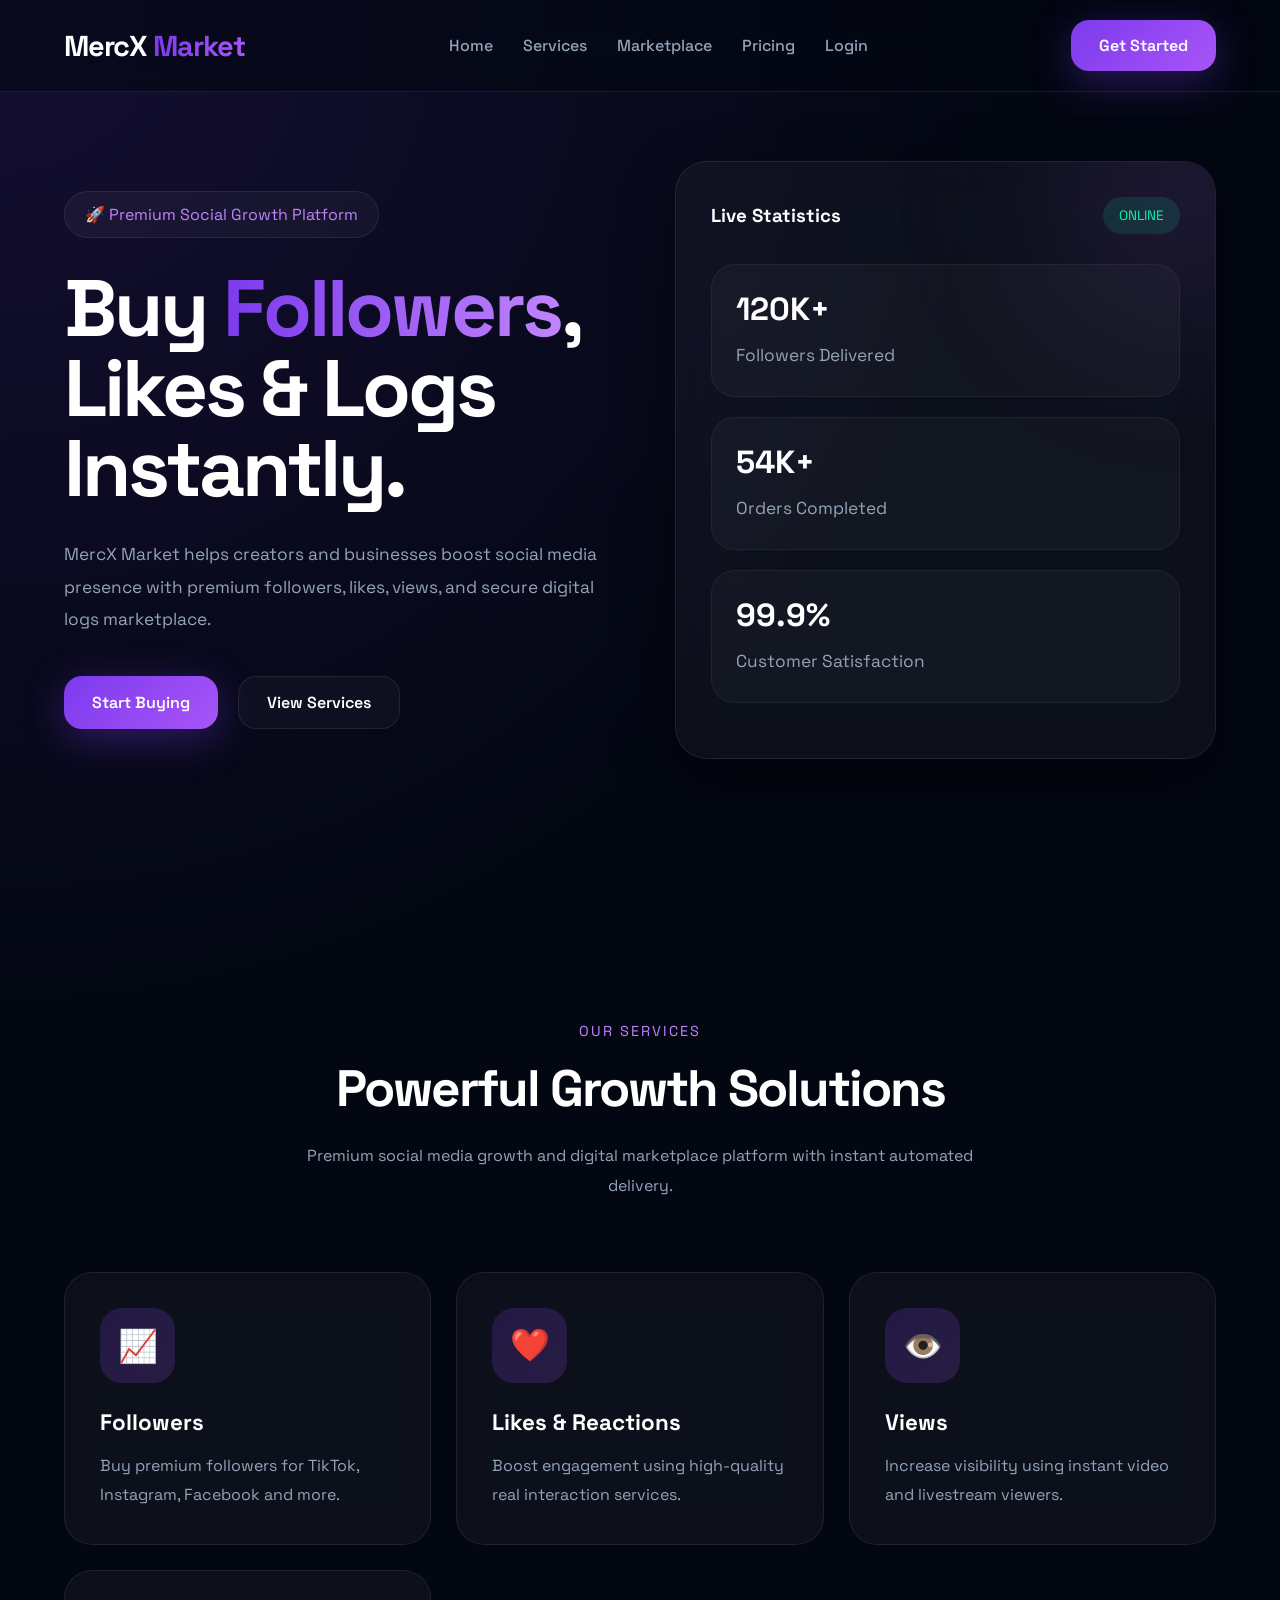
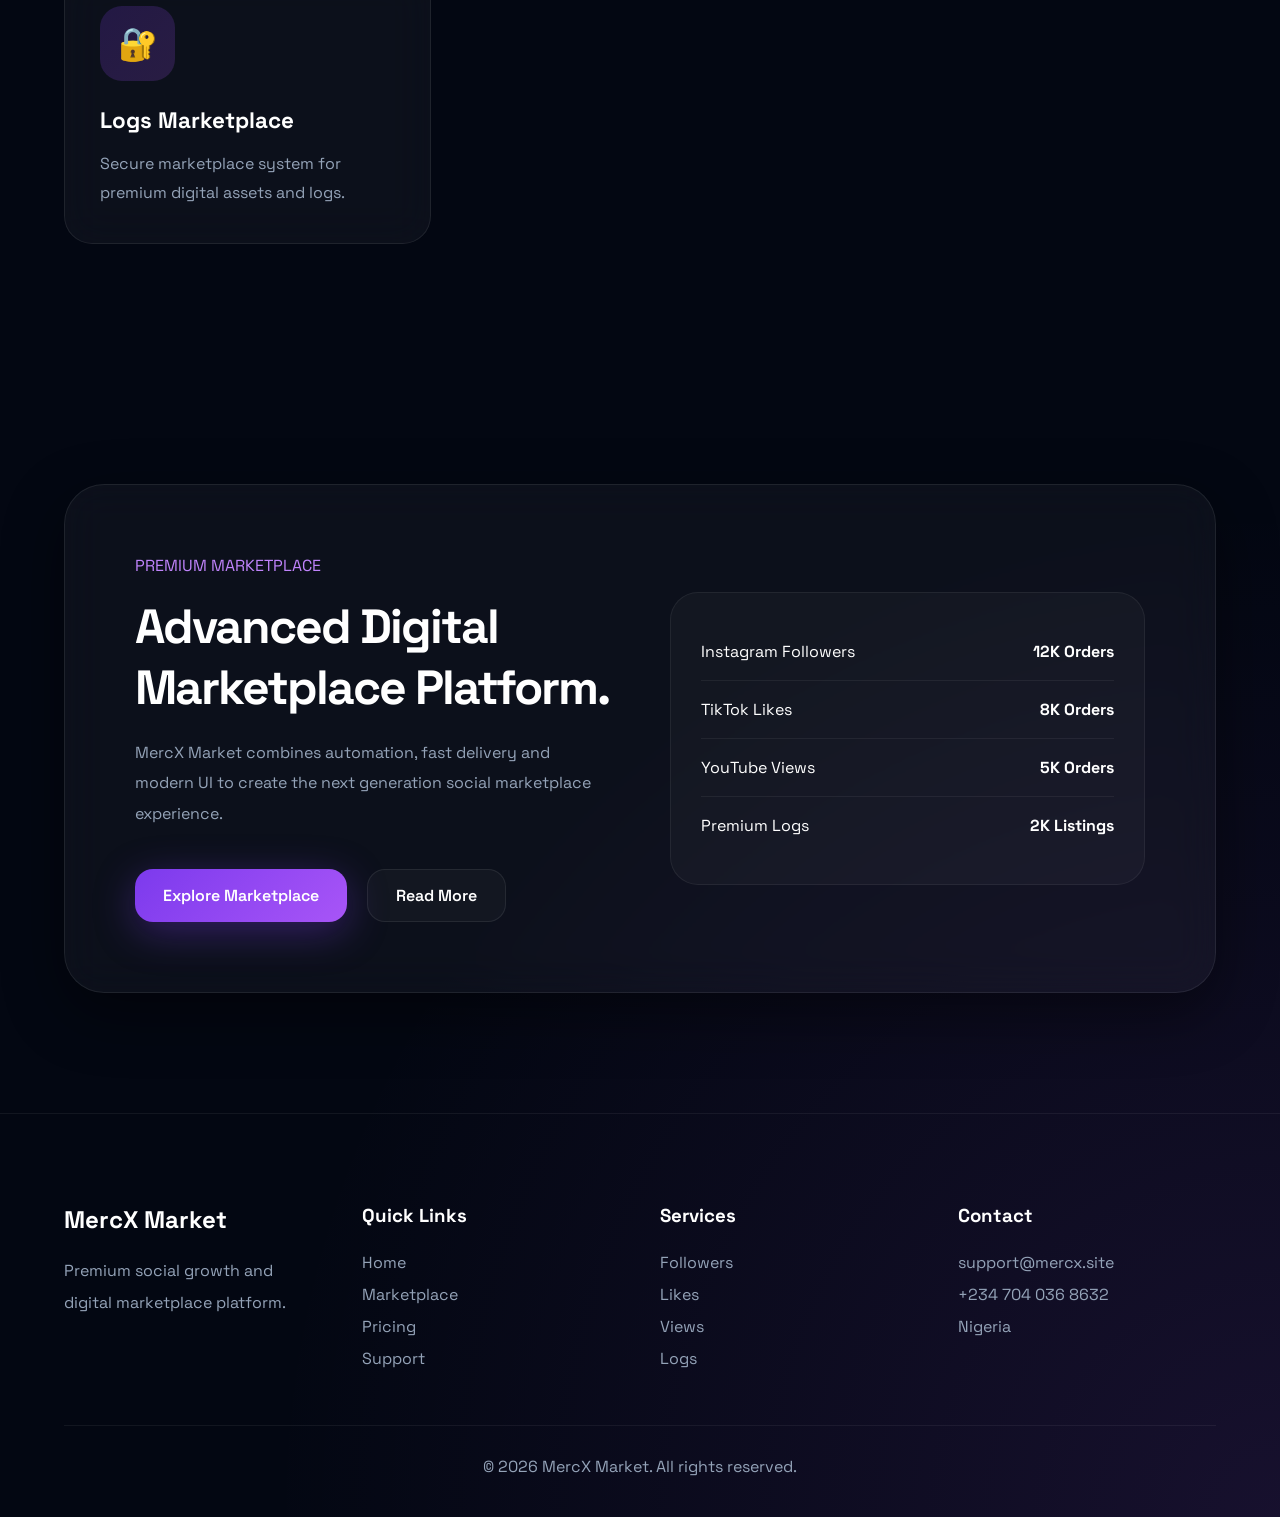
==== index.html @ d8c03f47 "Update index.html" ====
<!DOCTYPE html>
<html lang="en">
<head>

<meta charset="UTF-8" />

<meta name="viewport" content="width=device-width, initial-scale=1.0" />

<title>MercX Market</title>

<link rel="preconnect" href="https://fonts.googleapis.com">

<link rel="preconnect" href="https://fonts.gstatic.com" crossorigin>

<link href="https://fonts.googleapis.com/css2?family=Space+Grotesk:wght@300;400;500;600;700&display=swap" rel="stylesheet">

<style>

*{
margin:0;
padding:0;
box-sizing:border-box;
}

:root{

--bg:#030712;
--bg2:#0F172A;

--card:rgba(255,255,255,0.04);

--border:rgba(255,255,255,0.08);

--primary:#7C3AED;

--primary2:#A855F7;

--text:#FFFFFF;

--muted:#94A3B8;

--shadow:
0 20px 60px rgba(0,0,0,0.45);

}

body{

font-family:'Space Grotesk',sans-serif;

background:
radial-gradient(
circle at top left,
rgba(124,58,237,0.15),
transparent 30%
),

radial-gradient(
circle at bottom right,
rgba(168,85,247,0.12),
transparent 30%
),

var(--bg);

color:var(--text);

overflow-x:hidden;

}

/* LOADER */

.loader{

position:fixed;
inset:0;

background:#030712;

display:flex;
align-items:center;
justify-content:center;

z-index:9999;

transition:.5s;

}

.loader.hidden{

opacity:0;
pointer-events:none;

}

.spinner{

width:90px;
height:90px;

border-radius:50%;

border:5px solid rgba(255,255,255,0.08);

border-top:5px solid #A855F7;

animation:spin 1s linear infinite;

}

@keyframes spin{

100%{
transform:rotate(360deg);
}

}

/* GLOBAL */

.container{

width:90%;
max-width:1300px;
margin:auto;

}

html{
scroll-behavior:smooth;
}

/* NAVBAR */

nav{

position:fixed;
top:0;
width:100%;
z-index:999;

background:rgba(3,7,18,0.6);

backdrop-filter:blur(20px);

border-bottom:
1px solid var(--border);

}

.nav-wrapper{

display:flex;
justify-content:space-between;
align-items:center;

padding:20px 0;

}

.logo{

font-size:1.8rem;
font-weight:700;

letter-spacing:-1px;

}

.logo span{

background:linear-gradient(
to right,
#7C3AED,
#A855F7
);

-webkit-background-clip:text;

-webkit-text-fill-color:transparent;

}

.nav-links{

display:flex;
gap:30px;
list-style:none;

}

.nav-links a{

text-decoration:none;
color:var(--muted);

font-weight:500;

transition:.3s;

}

.nav-links a:hover{

color:white;

}

/* BUTTONS */

.primary-btn,
.secondary-btn,
.nav-btn{

padding:15px 28px;

border-radius:18px;

text-decoration:none;

font-weight:600;

display:inline-flex;

align-items:center;

justify-content:center;

transition:.3s;

}

.primary-btn,
.nav-btn{

background:linear-gradient(
135deg,
#7C3AED,
#A855F7
);

color:white;

box-shadow:
0 10px 40px rgba(124,58,237,0.35);

}

.primary-btn:hover,
.nav-btn:hover{

transform:translateY(-5px);

}

.secondary-btn{

background:rgba(255,255,255,0.03);

border:1px solid rgba(255,255,255,0.08);

color:white;

}

/* HERO */

.hero{

min-height:100vh;

display:flex;
align-items:center;

padding-top:140px;

}

.hero-grid{

display:grid;

grid-template-columns:
repeat(2,1fr);

gap:70px;
align-items:center;

}

.hero-tag{

display:inline-flex;

align-items:center;

gap:10px;

padding:12px 20px;

border-radius:999px;

background:rgba(255,255,255,0.04);

border:1px solid rgba(255,255,255,0.08);

color:#C084FC;

margin-bottom:30px;

}

.hero h1{

font-size:5rem;

line-height:1;

letter-spacing:-3px;

margin-bottom:30px;

}

.hero h1 span{

background:linear-gradient(
to right,
#7C3AED,
#C084FC
);

-webkit-background-clip:text;

-webkit-text-fill-color:transparent;

}

.hero p{

font-size:1.08rem;

line-height:1.9;

color:var(--muted);

max-width:650px;

}

.hero-buttons{

display:flex;

gap:20px;

margin-top:40px;

flex-wrap:wrap;

}

/* GLASS CARD */

.hero-card{

background:var(--card);

border:
1px solid rgba(255,255,255,0.08);

backdrop-filter:blur(24px);

padding:35px;

border-radius:32px;

box-shadow:var(--shadow);

position:relative;

overflow:hidden;

}

.hero-card::before{

content:'';

position:absolute;

width:250px;
height:250px;

background:
rgba(168,85,247,0.15);

border-radius:50%;

filter:blur(90px);

top:-100px;
right:-100px;

}

.card-header{

display:flex;

justify-content:space-between;

align-items:center;

margin-bottom:30px;

}

.live{

padding:10px 16px;

border-radius:999px;

background:
rgba(0,255,170,0.12);

color:#00FFA3;

font-size:.85rem;

}

.stat{

background:
rgba(255,255,255,0.03);

padding:24px;

border-radius:24px;

margin-bottom:20px;

border:
1px solid rgba(255,255,255,0.05);

}

.stat h2{

font-size:2rem;

margin-bottom:10px;

}

.stat p{

color:var(--muted);

}

/* SECTION */

section{

padding:120px 0;

}

.section-title{

text-align:center;

margin-bottom:70px;

}

.section-title span{

color:#C084FC;

text-transform:uppercase;

letter-spacing:2px;

font-size:.9rem;

}

.section-title h2{

font-size:3.2rem;

letter-spacing:-2px;

margin-top:15px;

}

.section-title p{

max-width:700px;

margin:20px auto 0;

color:var(--muted);

line-height:1.9;

}

/* SERVICES */

.services-grid{

display:grid;

grid-template-columns:
repeat(auto-fit,minmax(280px,1fr));

gap:25px;

}

.service-card{

background:var(--card);

border:
1px solid rgba(255,255,255,0.08);

backdrop-filter:blur(20px);

padding:35px;

border-radius:28px;

transition:.4s;

position:relative;

overflow:hidden;

}

.service-card:hover{

transform:translateY(-10px);

border-color:
rgba(168,85,247,0.4);

}

.service-icon{

width:75px;
height:75px;

border-radius:22px;

background:
linear-gradient(
135deg,
rgba(124,58,237,0.2),
rgba(168,85,247,0.18)
);

display:flex;

align-items:center;

justify-content:center;

font-size:2rem;

margin-bottom:25px;

}

.service-card h3{

font-size:1.4rem;

margin-bottom:15px;

}

.service-card p{

color:var(--muted);

line-height:1.8;

}

/* MARKETPLACE */

.marketplace{

background:var(--card);

border:
1px solid rgba(255,255,255,0.08);

backdrop-filter:blur(20px);

padding:70px;

border-radius:40px;

display:grid;

grid-template-columns:
repeat(2,1fr);

gap:60px;

align-items:center;

box-shadow:var(--shadow);

}

.marketplace h2{

font-size:3rem;

letter-spacing:-2px;

margin:20px 0;

}

.marketplace p{

color:var(--muted);

line-height:1.9;

}

.market-box{

background:
rgba(255,255,255,0.03);

padding:30px;

border-radius:28px;

border:
1px solid rgba(255,255,255,0.06);

}

.market-item{

display:flex;

justify-content:space-between;

padding:18px 0;

border-bottom:
1px solid rgba(255,255,255,0.06);

}

/* FOOTER */

footer{

padding:90px 0 40px;

border-top:
1px solid rgba(255,255,255,0.06);

}

.footer-grid{

display:grid;

grid-template-columns:
repeat(auto-fit,minmax(220px,1fr));

gap:40px;

margin-bottom:50px;

}

.footer-grid p,
.footer-grid a{

color:var(--muted);

text-decoration:none;

line-height:2;

}

.footer-grid a:hover{

color:white;

}

.copyright{

text-align:center;

padding-top:30px;

border-top:
1px solid rgba(255,255,255,0.06);

color:var(--muted);

}

/* RESPONSIVE */

@media(max-width:1000px){

.hero-grid,
.marketplace{

grid-template-columns:1fr;

}

.hero h1{

font-size:3.8rem;

}

.nav-links{

display:none;

}

}

@media(max-width:768px){

.hero h1{

font-size:2.8rem;

}

.section-title h2,
.marketplace h2{

font-size:2.2rem;

}

.marketplace{

padding:35px 25px;

}

.hero-buttons{

flex-direction:column;

}

.primary-btn,
.secondary-btn,
.nav-btn{

width:100%;

}

}

</style>

</head>

<body>

<div class="loader" id="loader">
<div class="spinner"></div>
</div>

<nav>

<div class="container nav-wrapper">

<div class="logo">
MercX <span>Market</span>
</div>

<ul class="nav-links">

<li><a href="#">Home</a></li>

<li><a href="#">Services</a></li>

<li><a href="#">Marketplace</a></li>

<li><a href="#">Pricing</a></li>

<li><a href="#">Login</a></li>

</ul>

<a href="#" class="nav-btn">
Get Started
</a>

</div>

</nav>

<section class="hero">

<div class="container hero-grid">

<div>

<div class="hero-tag">
🚀 Premium Social Growth Platform
</div>

<h1>
Buy <span>Followers</span>,
Likes & Logs Instantly.
</h1>

<p>
MercX Market helps creators and businesses boost social media presence with premium followers, likes, views, and secure digital logs marketplace.
</p>

<div class="hero-buttons">

<a href="#" class="primary-btn">
Start Buying
</a>

<a href="#" class="secondary-btn">
View Services
</a>

</div>

</div>

<div class="hero-card">

<div class="card-header">

<h3>Live Statistics</h3>

<div class="live">
ONLINE
</div>

</div>

<div class="stat">

<h2>120K+</h2>

<p>Followers Delivered</p>

</div>

<div class="stat">

<h2>54K+</h2>

<p>Orders Completed</p>

</div>

<div class="stat">

<h2>99.9%</h2>

<p>Customer Satisfaction</p>

</div>

</div>

</div>

</section>

<section>

<div class="container">

<div class="section-title">

<span>Our Services</span>

<h2>Powerful Growth Solutions</h2>

<p>
Premium social media growth and digital marketplace platform with instant automated delivery.
</p>

</div>

<div class="services-grid">

<div class="service-card">

<div class="service-icon">
📈
</div>

<h3>Followers</h3>

<p>
Buy premium followers for TikTok, Instagram, Facebook and more.
</p>

</div>

<div class="service-card">

<div class="service-icon">
❤️
</div>

<h3>Likes & Reactions</h3>

<p>
Boost engagement using high-quality real interaction services.
</p>

</div>

<div class="service-card">

<div class="service-icon">
👁️
</div>

<h3>Views</h3>

<p>
Increase visibility using instant video and livestream viewers.
</p>

</div>

<div class="service-card">

<div class="service-icon">
🔐
</div>

<h3>Logs Marketplace</h3>

<p>
Secure marketplace system for premium digital assets and logs.
</p>

</div>

</div>

</div>

</section>

<section>

<div class="container">

<div class="marketplace">

<div>

<span style="color:#C084FC;">
PREMIUM MARKETPLACE
</span>

<h2>
Advanced Digital Marketplace Platform.
</h2>

<p>
MercX Market combines automation, fast delivery and modern UI to create the next generation social marketplace experience.
</p>

<div class="hero-buttons">

<a href="#" class="primary-btn">
Explore Marketplace
</a>

<a href="#" class="secondary-btn">
Read More
</a>

</div>

</div>

<div class="market-box">

<div class="market-item">
<span>Instagram Followers</span>
<strong>12K Orders</strong>
</div>

<div class="market-item">
<span>TikTok Likes</span>
<strong>8K Orders</strong>
</div>

<div class="market-item">
<span>YouTube Views</span>
<strong>5K Orders</strong>
</div>

<div class="market-item" style="border:none;">
<span>Premium Logs</span>
<strong>2K Listings</strong>
</div>

</div>

</div>

</div>

</section>

<footer>

<div class="container">

<div class="footer-grid">

<div>

<h2 style="margin-bottom:20px;">
MercX Market
</h2>

<p>
Premium social growth and digital marketplace platform.
</p>

</div>

<div>

<h3 style="margin-bottom:20px;">
Quick Links
</h3>

<p><a href="#">Home</a></p>

<p><a href="#">Marketplace</a></p>

<p><a href="#">Pricing</a></p>

<p><a href="#">Support</a></p>

</div>

<div>

<h3 style="margin-bottom:20px;">
Services
</h3>

<p>Followers</p>

<p>Likes</p>

<p>Views</p>

<p>Logs</p>

</div>

<div>

<h3 style="margin-bottom:20px;">
Contact
</h3>

<p>support@mercx.site</p>

<p>+234 704 036 8632</p>

<p>Nigeria</p>

</div>

</div>

<div class="copyright">

© 2026 MercX Market. All rights reserved.

</div>

</div>

</footer>

<script>

window.addEventListener('load',()=>{

setTimeout(()=>{

document
.getElementById('loader')
.classList.add('hidden');

},1200);

});

</script>

</body>
</html>
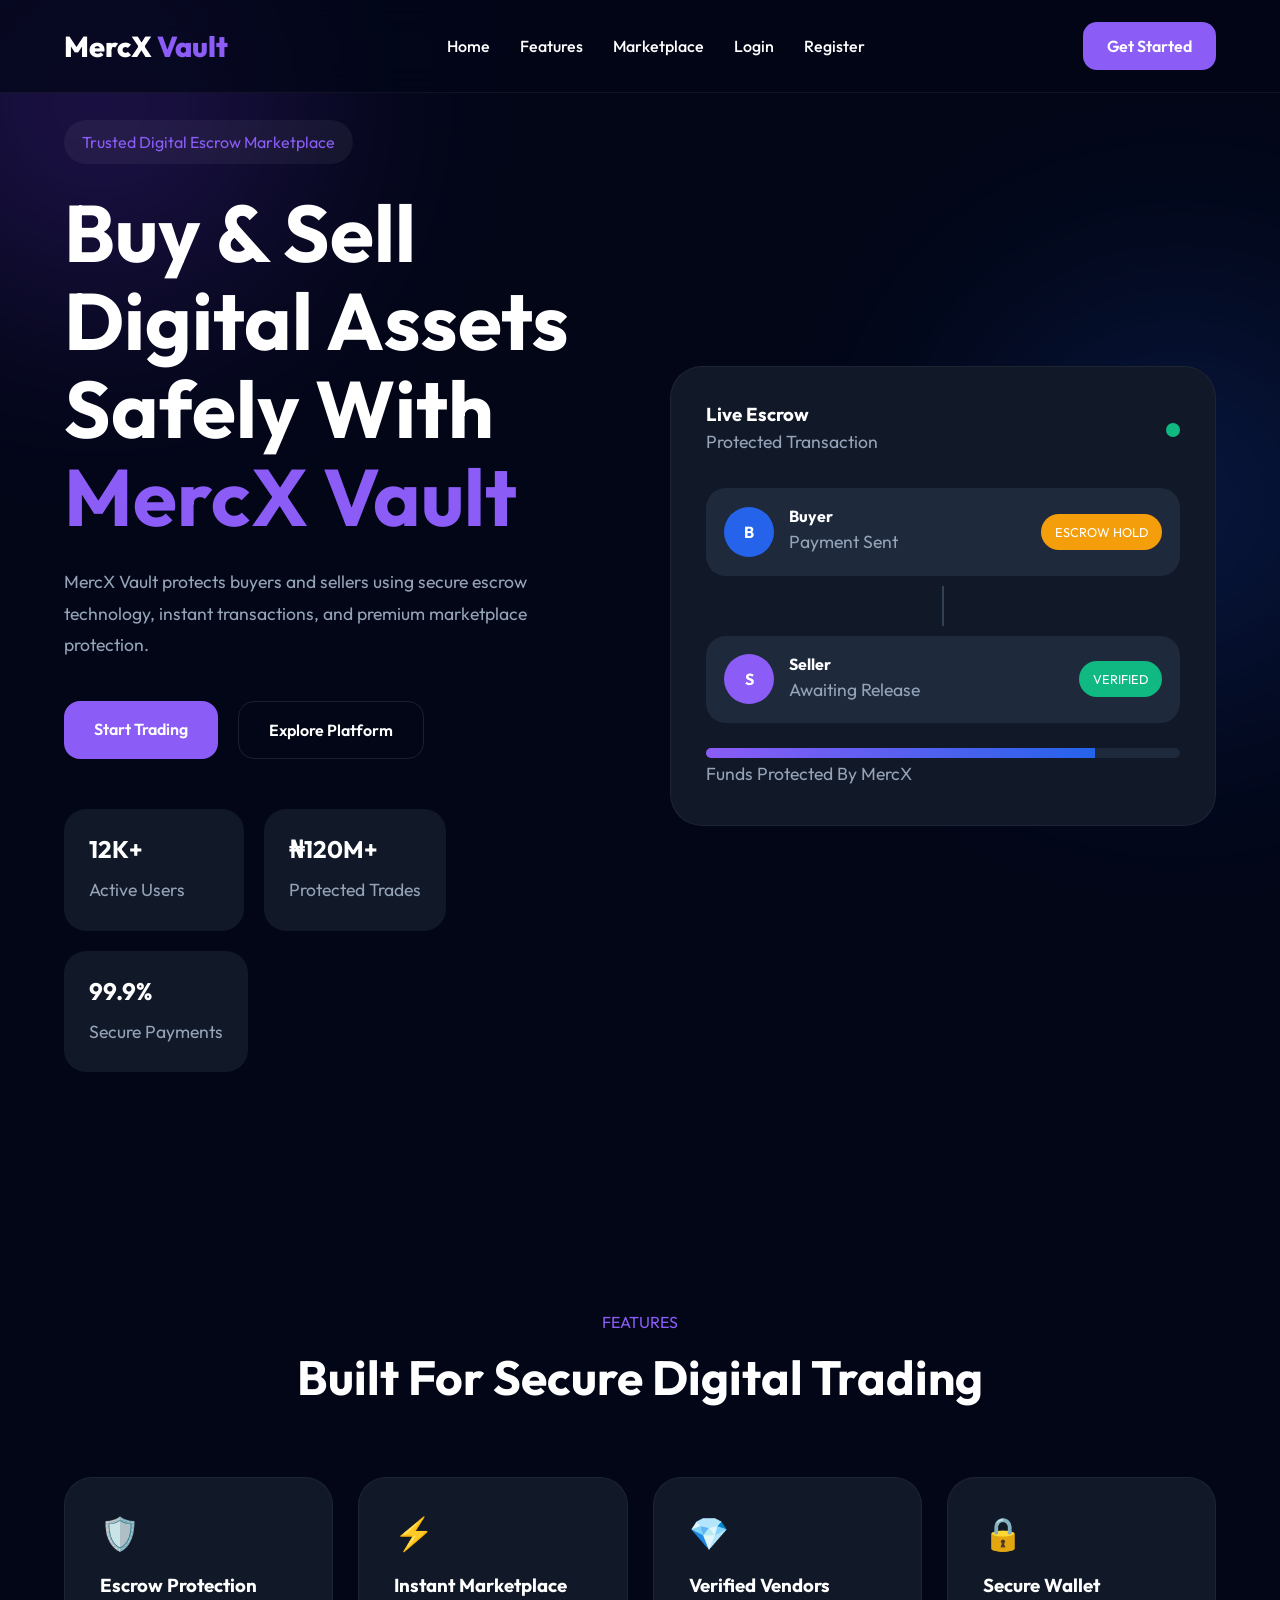
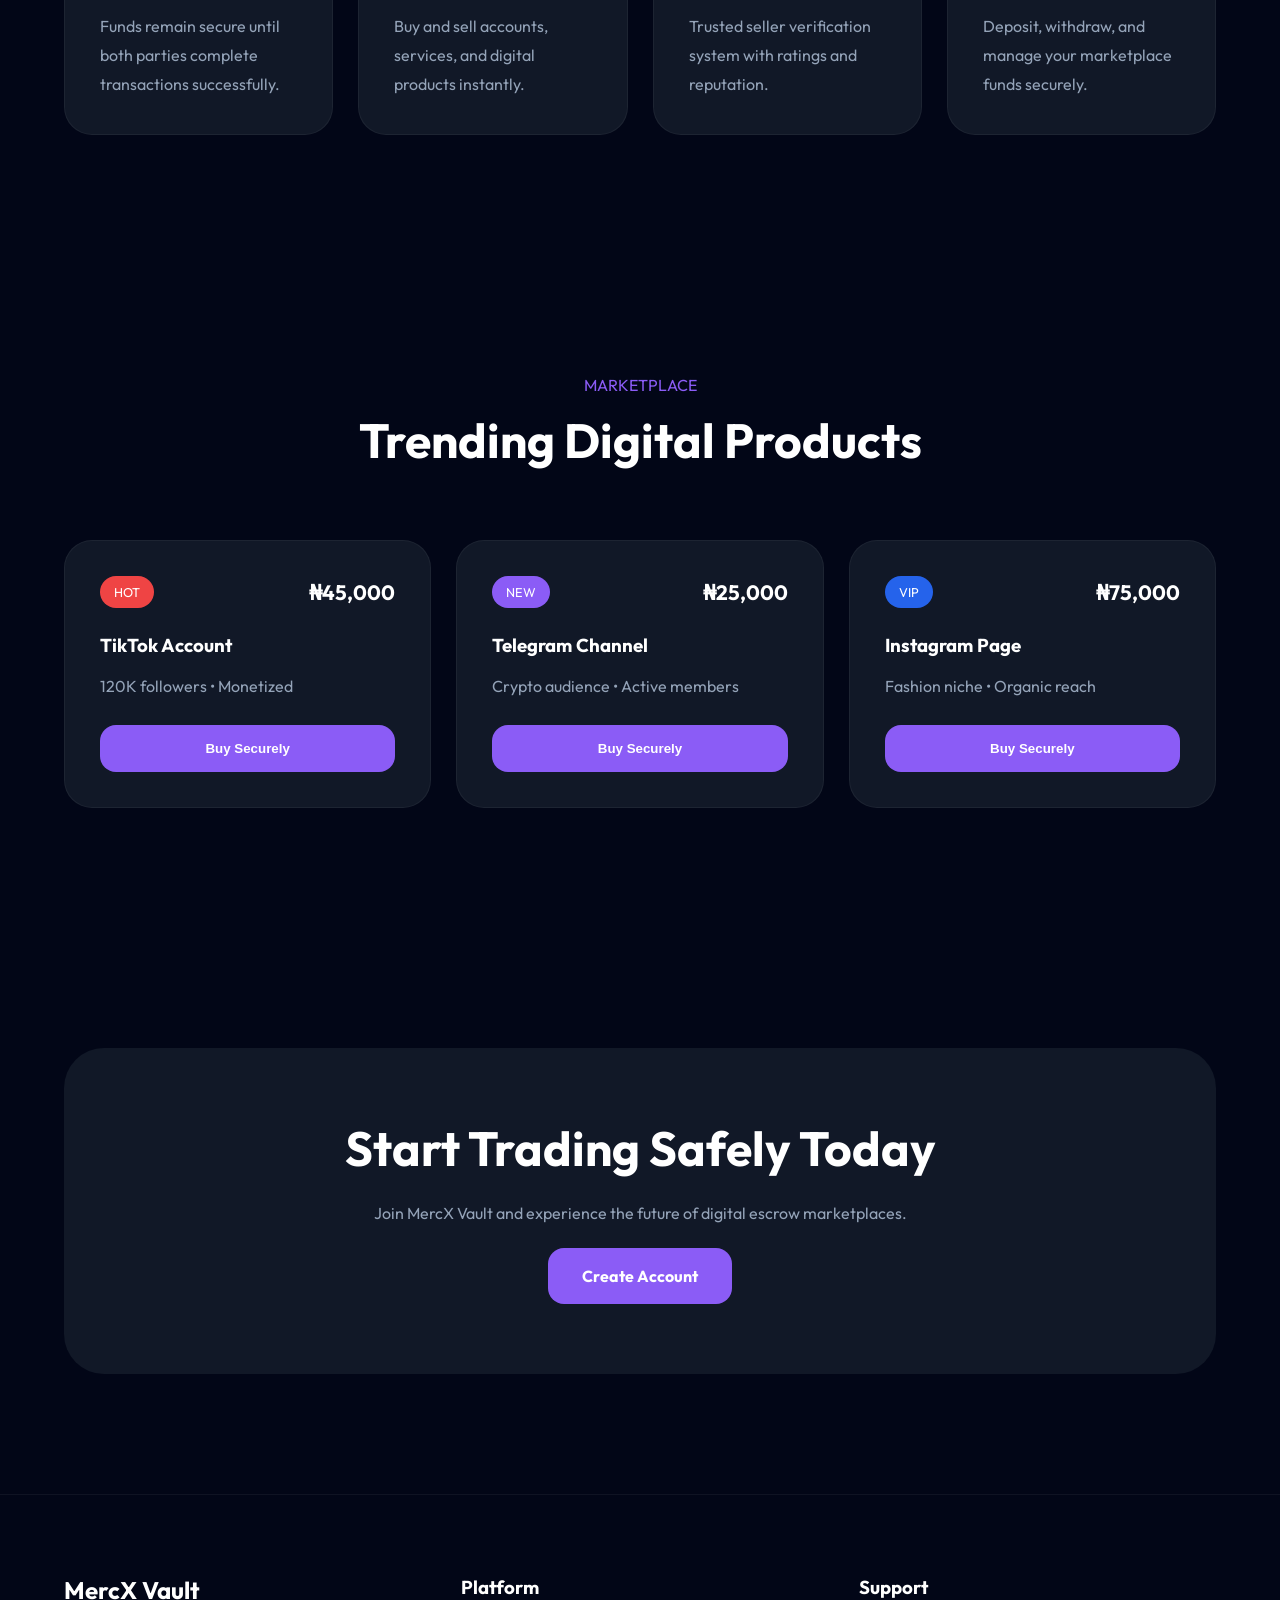
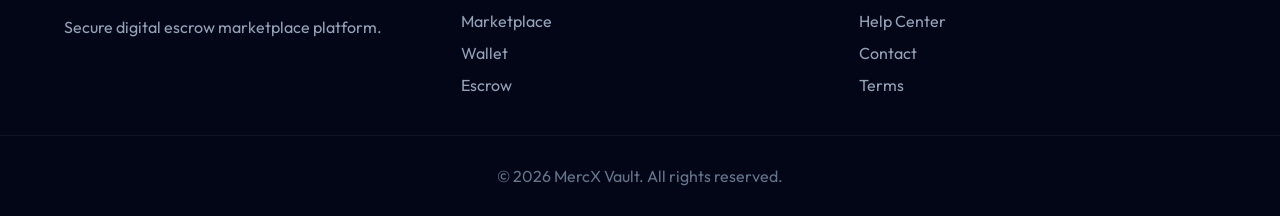
==== commit 872ec152: "Update index.html" ====
--- a/index.html
+++ b/index.html
@@ -2,824 +2,84 @@
 <html lang="en">
 <head>
 
-<meta charset="UTF-8" />
-
-<meta name="viewport" content="width=device-width, initial-scale=1.0" />
-
-<title>MercX Market</title>
+<meta charset="UTF-8">
+
+<meta name="viewport" content="width=device-width, initial-scale=1.0">
+
+<title>MercX Vault</title>
 
 <link rel="preconnect" href="https://fonts.googleapis.com">
 
 <link rel="preconnect" href="https://fonts.gstatic.com" crossorigin>
 
-<link href="https://fonts.googleapis.com/css2?family=Space+Grotesk:wght@300;400;500;600;700&display=swap" rel="stylesheet">
-
-<style>
-
-*{
-margin:0;
-padding:0;
-box-sizing:border-box;
-}
-
-:root{
-
---bg:#030712;
---bg2:#0F172A;
-
---card:rgba(255,255,255,0.04);
-
---border:rgba(255,255,255,0.08);
-
---primary:#7C3AED;
-
---primary2:#A855F7;
-
---text:#FFFFFF;
-
---muted:#94A3B8;
-
---shadow:
-0 20px 60px rgba(0,0,0,0.45);
-
-}
-
-body{
-
-font-family:'Space Grotesk',sans-serif;
-
-background:
-radial-gradient(
-circle at top left,
-rgba(124,58,237,0.15),
-transparent 30%
-),
-
-radial-gradient(
-circle at bottom right,
-rgba(168,85,247,0.12),
-transparent 30%
-),
-
-var(--bg);
-
-color:var(--text);
-
-overflow-x:hidden;
-
-}
-
-/* LOADER */
-
-.loader{
-
-position:fixed;
-inset:0;
-
-background:#030712;
-
-display:flex;
-align-items:center;
-justify-content:center;
-
-z-index:9999;
-
-transition:.5s;
-
-}
-
-.loader.hidden{
-
-opacity:0;
-pointer-events:none;
-
-}
-
-.spinner{
-
-width:90px;
-height:90px;
-
-border-radius:50%;
-
-border:5px solid rgba(255,255,255,0.08);
-
-border-top:5px solid #A855F7;
-
-animation:spin 1s linear infinite;
-
-}
-
-@keyframes spin{
-
-100%{
-transform:rotate(360deg);
-}
-
-}
-
-/* GLOBAL */
-
-.container{
-
-width:90%;
-max-width:1300px;
-margin:auto;
-
-}
-
-html{
-scroll-behavior:smooth;
-}
-
-/* NAVBAR */
-
-nav{
-
-position:fixed;
-top:0;
-width:100%;
-z-index:999;
-
-background:rgba(3,7,18,0.6);
-
-backdrop-filter:blur(20px);
-
-border-bottom:
-1px solid var(--border);
-
-}
-
-.nav-wrapper{
-
-display:flex;
-justify-content:space-between;
-align-items:center;
-
-padding:20px 0;
-
-}
-
-.logo{
-
-font-size:1.8rem;
-font-weight:700;
-
-letter-spacing:-1px;
-
-}
-
-.logo span{
-
-background:linear-gradient(
-to right,
-#7C3AED,
-#A855F7
-);
-
--webkit-background-clip:text;
-
--webkit-text-fill-color:transparent;
-
-}
-
-.nav-links{
-
-display:flex;
-gap:30px;
-list-style:none;
-
-}
-
-.nav-links a{
-
-text-decoration:none;
-color:var(--muted);
-
-font-weight:500;
-
-transition:.3s;
-
-}
-
-.nav-links a:hover{
-
-color:white;
-
-}
-
-/* BUTTONS */
-
-.primary-btn,
-.secondary-btn,
-.nav-btn{
-
-padding:15px 28px;
-
-border-radius:18px;
-
-text-decoration:none;
-
-font-weight:600;
-
-display:inline-flex;
-
-align-items:center;
-
-justify-content:center;
-
-transition:.3s;
-
-}
-
-.primary-btn,
-.nav-btn{
-
-background:linear-gradient(
-135deg,
-#7C3AED,
-#A855F7
-);
-
-color:white;
-
-box-shadow:
-0 10px 40px rgba(124,58,237,0.35);
-
-}
-
-.primary-btn:hover,
-.nav-btn:hover{
-
-transform:translateY(-5px);
-
-}
-
-.secondary-btn{
-
-background:rgba(255,255,255,0.03);
-
-border:1px solid rgba(255,255,255,0.08);
-
-color:white;
-
-}
-
-/* HERO */
-
-.hero{
-
-min-height:100vh;
-
-display:flex;
-align-items:center;
-
-padding-top:140px;
-
-}
-
-.hero-grid{
-
-display:grid;
-
-grid-template-columns:
-repeat(2,1fr);
-
-gap:70px;
-align-items:center;
-
-}
-
-.hero-tag{
-
-display:inline-flex;
-
-align-items:center;
-
-gap:10px;
-
-padding:12px 20px;
-
-border-radius:999px;
-
-background:rgba(255,255,255,0.04);
-
-border:1px solid rgba(255,255,255,0.08);
-
-color:#C084FC;
-
-margin-bottom:30px;
-
-}
-
-.hero h1{
-
-font-size:5rem;
-
-line-height:1;
-
-letter-spacing:-3px;
-
-margin-bottom:30px;
-
-}
-
-.hero h1 span{
-
-background:linear-gradient(
-to right,
-#7C3AED,
-#C084FC
-);
-
--webkit-background-clip:text;
-
--webkit-text-fill-color:transparent;
-
-}
-
-.hero p{
-
-font-size:1.08rem;
-
-line-height:1.9;
-
-color:var(--muted);
-
-max-width:650px;
-
-}
-
-.hero-buttons{
-
-display:flex;
-
-gap:20px;
-
-margin-top:40px;
-
-flex-wrap:wrap;
-
-}
-
-/* GLASS CARD */
-
-.hero-card{
-
-background:var(--card);
-
-border:
-1px solid rgba(255,255,255,0.08);
-
-backdrop-filter:blur(24px);
-
-padding:35px;
-
-border-radius:32px;
-
-box-shadow:var(--shadow);
-
-position:relative;
-
-overflow:hidden;
-
-}
-
-.hero-card::before{
-
-content:'';
-
-position:absolute;
-
-width:250px;
-height:250px;
-
-background:
-rgba(168,85,247,0.15);
-
-border-radius:50%;
-
-filter:blur(90px);
-
-top:-100px;
-right:-100px;
-
-}
-
-.card-header{
-
-display:flex;
-
-justify-content:space-between;
-
-align-items:center;
-
-margin-bottom:30px;
-
-}
-
-.live{
-
-padding:10px 16px;
-
-border-radius:999px;
-
-background:
-rgba(0,255,170,0.12);
-
-color:#00FFA3;
-
-font-size:.85rem;
-
-}
-
-.stat{
-
-background:
-rgba(255,255,255,0.03);
-
-padding:24px;
-
-border-radius:24px;
-
-margin-bottom:20px;
-
-border:
-1px solid rgba(255,255,255,0.05);
-
-}
-
-.stat h2{
-
-font-size:2rem;
-
-margin-bottom:10px;
-
-}
-
-.stat p{
-
-color:var(--muted);
-
-}
-
-/* SECTION */
-
-section{
-
-padding:120px 0;
-
-}
-
-.section-title{
-
-text-align:center;
-
-margin-bottom:70px;
-
-}
-
-.section-title span{
-
-color:#C084FC;
-
-text-transform:uppercase;
-
-letter-spacing:2px;
-
-font-size:.9rem;
-
-}
-
-.section-title h2{
-
-font-size:3.2rem;
-
-letter-spacing:-2px;
-
-margin-top:15px;
-
-}
-
-.section-title p{
-
-max-width:700px;
-
-margin:20px auto 0;
-
-color:var(--muted);
-
-line-height:1.9;
-
-}
-
-/* SERVICES */
-
-.services-grid{
-
-display:grid;
-
-grid-template-columns:
-repeat(auto-fit,minmax(280px,1fr));
-
-gap:25px;
-
-}
-
-.service-card{
-
-background:var(--card);
-
-border:
-1px solid rgba(255,255,255,0.08);
-
-backdrop-filter:blur(20px);
-
-padding:35px;
-
-border-radius:28px;
-
-transition:.4s;
-
-position:relative;
-
-overflow:hidden;
-
-}
-
-.service-card:hover{
-
-transform:translateY(-10px);
-
-border-color:
-rgba(168,85,247,0.4);
-
-}
-
-.service-icon{
-
-width:75px;
-height:75px;
-
-border-radius:22px;
-
-background:
-linear-gradient(
-135deg,
-rgba(124,58,237,0.2),
-rgba(168,85,247,0.18)
-);
-
-display:flex;
-
-align-items:center;
-
-justify-content:center;
-
-font-size:2rem;
-
-margin-bottom:25px;
-
-}
-
-.service-card h3{
-
-font-size:1.4rem;
-
-margin-bottom:15px;
-
-}
-
-.service-card p{
-
-color:var(--muted);
-
-line-height:1.8;
-
-}
-
-/* MARKETPLACE */
-
-.marketplace{
-
-background:var(--card);
-
-border:
-1px solid rgba(255,255,255,0.08);
-
-backdrop-filter:blur(20px);
-
-padding:70px;
-
-border-radius:40px;
-
-display:grid;
-
-grid-template-columns:
-repeat(2,1fr);
-
-gap:60px;
-
-align-items:center;
-
-box-shadow:var(--shadow);
-
-}
-
-.marketplace h2{
-
-font-size:3rem;
-
-letter-spacing:-2px;
-
-margin:20px 0;
-
-}
-
-.marketplace p{
-
-color:var(--muted);
-
-line-height:1.9;
-
-}
-
-.market-box{
-
-background:
-rgba(255,255,255,0.03);
-
-padding:30px;
-
-border-radius:28px;
-
-border:
-1px solid rgba(255,255,255,0.06);
-
-}
-
-.market-item{
-
-display:flex;
-
-justify-content:space-between;
-
-padding:18px 0;
-
-border-bottom:
-1px solid rgba(255,255,255,0.06);
-
-}
-
-/* FOOTER */
-
-footer{
-
-padding:90px 0 40px;
-
-border-top:
-1px solid rgba(255,255,255,0.06);
-
-}
-
-.footer-grid{
-
-display:grid;
-
-grid-template-columns:
-repeat(auto-fit,minmax(220px,1fr));
-
-gap:40px;
-
-margin-bottom:50px;
-
-}
-
-.footer-grid p,
-.footer-grid a{
-
-color:var(--muted);
-
-text-decoration:none;
-
-line-height:2;
-
-}
-
-.footer-grid a:hover{
-
-color:white;
-
-}
-
-.copyright{
-
-text-align:center;
-
-padding-top:30px;
-
-border-top:
-1px solid rgba(255,255,255,0.06);
-
-color:var(--muted);
-
-}
-
-/* RESPONSIVE */
-
-@media(max-width:1000px){
-
-.hero-grid,
-.marketplace{
-
-grid-template-columns:1fr;
-
-}
-
-.hero h1{
-
-font-size:3.8rem;
-
-}
-
-.nav-links{
-
-display:none;
-
-}
-
-}
-
-@media(max-width:768px){
-
-.hero h1{
-
-font-size:2.8rem;
-
-}
-
-.section-title h2,
-.marketplace h2{
-
-font-size:2.2rem;
-
-}
-
-.marketplace{
-
-padding:35px 25px;
-
-}
-
-.hero-buttons{
-
-flex-direction:column;
-
-}
-
-.primary-btn,
-.secondary-btn,
-.nav-btn{
-
-width:100%;
-
-}
-
-}
-
-</style>
+<link href="https://fonts.googleapis.com/css2?family=Outfit:wght@300;400;500;600;700;800&display=swap" rel="stylesheet">
+
+<link rel="stylesheet" href="css/style.css">
 
 </head>
-
 <body>
 
+<!-- LOADER -->
+
 <div class="loader" id="loader">
-<div class="spinner"></div>
-</div>
+
+<div class="loader-logo">
+MERCX
+</div>
+
+</div>
+
+<!-- BACKGROUND -->
+
+<div class="bg-blur blur1"></div>
+<div class="bg-blur blur2"></div>
+
+<!-- NAVBAR -->
 
 <nav>
 
 <div class="container nav-wrapper">
 
 <div class="logo">
-MercX <span>Market</span>
+MercX
+<span>Vault</span>
 </div>
 
 <ul class="nav-links">
 
-<li><a href="#">Home</a></li>
-
-<li><a href="#">Services</a></li>
-
-<li><a href="#">Marketplace</a></li>
-
-<li><a href="#">Pricing</a></li>
-
-<li><a href="#">Login</a></li>
+<li>
+<a href="#">
+Home
+</a>
+</li>
+
+<li>
+<a href="#features">
+Features
+</a>
+</li>
+
+<li>
+<a href="#market">
+Marketplace
+</a>
+</li>
+
+<li>
+<a href="pages/login.html">
+Login
+</a>
+</li>
+
+<li>
+<a href="pages/register.html">
+Register
+</a>
+</li>
 
 </ul>
 
-<a href="#" class="nav-btn">
+<a href="pages/register.html" class="nav-btn">
 Get Started
 </a>
 
@@ -827,72 +87,182 @@
 
 </nav>
 
+<!-- HERO -->
+
 <section class="hero">
 
 <div class="container hero-grid">
 
+<div class="hero-left">
+
+<div class="hero-badge">
+Trusted Digital Escrow Marketplace
+</div>
+
+<h1>
+
+Buy & Sell
+Digital Assets
+Safely With
+<span>MercX Vault</span>
+
+</h1>
+
+<p>
+
+MercX Vault protects buyers and sellers using secure escrow technology, instant transactions, and premium marketplace protection.
+
+</p>
+
+<div class="hero-buttons">
+
+<a href="pages/register.html" class="primary-btn">
+Start Trading
+</a>
+
+<a href="#features" class="secondary-btn">
+Explore Platform
+</a>
+
+</div>
+
+<!-- STATS -->
+
+<div class="stats">
+
+<div class="stat-box">
+
+<h2>
+12K+
+</h2>
+
+<p>
+Active Users
+</p>
+
+</div>
+
+<div class="stat-box">
+
+<h2>
+₦120M+
+</h2>
+
+<p>
+Protected Trades
+</p>
+
+</div>
+
+<div class="stat-box">
+
+<h2>
+99.9%
+</h2>
+
+<p>
+Secure Payments
+</p>
+
+</div>
+
+</div>
+
+</div>
+
+<!-- RIGHT SIDE -->
+
+<div class="hero-card">
+
+<div class="card-top">
+
 <div>
 
-<div class="hero-tag">
-🚀 Premium Social Growth Platform
-</div>
-
-<h1>
-Buy <span>Followers</span>,
-Likes & Logs Instantly.
-</h1>
-
-<p>
-MercX Market helps creators and businesses boost social media presence with premium followers, likes, views, and secure digital logs marketplace.
-</p>
-
-<div class="hero-buttons">
-
-<a href="#" class="primary-btn">
-Start Buying
-</a>
-
-<a href="#" class="secondary-btn">
-View Services
-</a>
-
-</div>
-
-</div>
-
-<div class="hero-card">
-
-<div class="card-header">
-
-<h3>Live Statistics</h3>
-
-<div class="live">
-ONLINE
-</div>
-
-</div>
-
-<div class="stat">
-
-<h2>120K+</h2>
-
-<p>Followers Delivered</p>
-
-</div>
-
-<div class="stat">
-
-<h2>54K+</h2>
-
-<p>Orders Completed</p>
-
-</div>
-
-<div class="stat">
-
-<h2>99.9%</h2>
-
-<p>Customer Satisfaction</p>
+<h3>
+Live Escrow
+</h3>
+
+<p>
+Protected Transaction
+</p>
+
+</div>
+
+<div class="live-dot">
+
+</div>
+
+</div>
+
+<div class="trade-box">
+
+<div class="trade-user">
+
+<div class="avatar">
+B
+</div>
+
+<div>
+
+<h4>
+Buyer
+</h4>
+
+<p>
+Payment Sent
+</p>
+
+</div>
+
+</div>
+
+<div class="trade-status">
+ESCROW HOLD
+</div>
+
+</div>
+
+<div class="trade-line"></div>
+
+<div class="trade-box">
+
+<div class="trade-user">
+
+<div class="avatar seller">
+S
+</div>
+
+<div>
+
+<h4>
+Seller
+</h4>
+
+<p>
+Awaiting Release
+</p>
+
+</div>
+
+</div>
+
+<div class="trade-status success">
+VERIFIED
+</div>
+
+</div>
+
+<div class="escrow-progress">
+
+<div class="progress-bar">
+
+<span></span>
+
+</div>
+
+<p>
+Funds Protected By MercX
+</p>
 
 </div>
 
@@ -902,76 +272,86 @@
 
 </section>
 
-<section>
+<!-- FEATURES -->
+
+<section class="features" id="features">
 
 <div class="container">
 
 <div class="section-title">
 
-<span>Our Services</span>
-
-<h2>Powerful Growth Solutions</h2>
-
-<p>
-Premium social media growth and digital marketplace platform with instant automated delivery.
-</p>
-
-</div>
-
-<div class="services-grid">
-
-<div class="service-card">
-
-<div class="service-icon">
-📈
-</div>
-
-<h3>Followers</h3>
-
-<p>
-Buy premium followers for TikTok, Instagram, Facebook and more.
-</p>
-
-</div>
-
-<div class="service-card">
-
-<div class="service-icon">
-❤️
-</div>
-
-<h3>Likes & Reactions</h3>
-
-<p>
-Boost engagement using high-quality real interaction services.
-</p>
-
-</div>
-
-<div class="service-card">
-
-<div class="service-icon">
-👁️
-</div>
-
-<h3>Views</h3>
-
-<p>
-Increase visibility using instant video and livestream viewers.
-</p>
-
-</div>
-
-<div class="service-card">
-
-<div class="service-icon">
-🔐
-</div>
-
-<h3>Logs Marketplace</h3>
-
-<p>
-Secure marketplace system for premium digital assets and logs.
+<span>
+FEATURES
+</span>
+
+<h2>
+Built For Secure Digital Trading
+</h2>
+
+</div>
+
+<div class="features-grid">
+
+<div class="feature-card">
+
+<div class="feature-icon">
+🛡️
+</div>
+
+<h3>
+Escrow Protection
+</h3>
+
+<p>
+Funds remain secure until both parties complete transactions successfully.
+</p>
+
+</div>
+
+<div class="feature-card">
+
+<div class="feature-icon">
+⚡
+</div>
+
+<h3>
+Instant Marketplace
+</h3>
+
+<p>
+Buy and sell accounts, services, and digital products instantly.
+</p>
+
+</div>
+
+<div class="feature-card">
+
+<div class="feature-icon">
+💎
+</div>
+
+<h3>
+Verified Vendors
+</h3>
+
+<p>
+Trusted seller verification system with ratings and reputation.
+</p>
+
+</div>
+
+<div class="feature-card">
+
+<div class="feature-icon">
+🔒
+</div>
+
+<h3>
+Secure Wallet
+</h3>
+
+<p>
+Deposit, withdraw, and manage your marketplace funds securely.
 </p>
 
 </div>
@@ -982,131 +362,197 @@
 
 </section>
 
-<section>
+<!-- MARKETPLACE -->
+
+<section class="market" id="market">
 
 <div class="container">
 
-<div class="marketplace">
+<div class="section-title">
+
+<span>
+MARKETPLACE
+</span>
+
+<h2>
+Trending Digital Products
+</h2>
+
+</div>
+
+<div class="market-grid">
+
+<div class="product-card">
+
+<div class="product-top">
+
+<span class="badge">
+HOT
+</span>
+
+<div class="price">
+₦45,000
+</div>
+
+</div>
+
+<h3>
+TikTok Account
+</h3>
+
+<p>
+120K followers • Monetized
+</p>
+
+<button>
+Buy Securely
+</button>
+
+</div>
+
+<div class="product-card">
+
+<div class="product-top">
+
+<span class="badge purple">
+NEW
+</span>
+
+<div class="price">
+₦25,000
+</div>
+
+</div>
+
+<h3>
+Telegram Channel
+</h3>
+
+<p>
+Crypto audience • Active members
+</p>
+
+<button>
+Buy Securely
+</button>
+
+</div>
+
+<div class="product-card">
+
+<div class="product-top">
+
+<span class="badge blue">
+VIP
+</span>
+
+<div class="price">
+₦75,000
+</div>
+
+</div>
+
+<h3>
+Instagram Page
+</h3>
+
+<p>
+Fashion niche • Organic reach
+</p>
+
+<button>
+Buy Securely
+</button>
+
+</div>
+
+</div>
+
+</div>
+
+</section>
+
+<!-- CTA -->
+
+<section class="cta">
+
+<div class="container cta-box">
+
+<h2>
+Start Trading Safely Today
+</h2>
+
+<p>
+
+Join MercX Vault and experience the future of digital escrow marketplaces.
+
+</p>
+
+<a href="pages/register.html">
+
+Create Account
+
+</a>
+
+</div>
+
+</section>
+
+<!-- FOOTER -->
+
+<footer>
+
+<div class="container footer-wrapper">
 
 <div>
 
-<span style="color:#C084FC;">
-PREMIUM MARKETPLACE
-</span>
-
-<h2>
-Advanced Digital Marketplace Platform.
-</h2>
-
-<p>
-MercX Market combines automation, fast delivery and modern UI to create the next generation social marketplace experience.
-</p>
-
-<div class="hero-buttons">
-
-<a href="#" class="primary-btn">
-Explore Marketplace
-</a>
-
-<a href="#" class="secondary-btn">
-Read More
-</a>
-
-</div>
-
-</div>
-
-<div class="market-box">
-
-<div class="market-item">
-<span>Instagram Followers</span>
-<strong>12K Orders</strong>
-</div>
-
-<div class="market-item">
-<span>TikTok Likes</span>
-<strong>8K Orders</strong>
-</div>
-
-<div class="market-item">
-<span>YouTube Views</span>
-<strong>5K Orders</strong>
-</div>
-
-<div class="market-item" style="border:none;">
-<span>Premium Logs</span>
-<strong>2K Listings</strong>
-</div>
-
-</div>
-
-</div>
-
-</div>
-
-</section>
-
-<footer>
-
-<div class="container">
-
-<div class="footer-grid">
+<h2>
+MercX Vault
+</h2>
+
+<p>
+Secure digital escrow marketplace platform.
+</p>
+
+</div>
 
 <div>
 
-<h2 style="margin-bottom:20px;">
-MercX Market
-</h2>
-
-<p>
-Premium social growth and digital marketplace platform.
-</p>
+<h3>
+Platform
+</h3>
+
+<a href="#">
+Marketplace
+</a>
+
+<a href="#">
+Wallet
+</a>
+
+<a href="#">
+Escrow
+</a>
 
 </div>
 
 <div>
 
-<h3 style="margin-bottom:20px;">
-Quick Links
-</h3>
-
-<p><a href="#">Home</a></p>
-
-<p><a href="#">Marketplace</a></p>
-
-<p><a href="#">Pricing</a></p>
-
-<p><a href="#">Support</a></p>
-
-</div>
-
-<div>
-
-<h3 style="margin-bottom:20px;">
-Services
-</h3>
-
-<p>Followers</p>
-
-<p>Likes</p>
-
-<p>Views</p>
-
-<p>Logs</p>
-
-</div>
-
-<div>
-
-<h3 style="margin-bottom:20px;">
+<h3>
+Support
+</h3>
+
+<a href="#">
+Help Center
+</a>
+
+<a href="#">
 Contact
-</h3>
-
-<p>support@mercx.site</p>
-
-<p>+234 704 036 8632</p>
-
-<p>Nigeria</p>
+</a>
+
+<a href="#">
+Terms
+</a>
 
 </div>
 
@@ -1114,29 +560,13 @@
 
 <div class="copyright">
 
-© 2026 MercX Market. All rights reserved.
-
-</div>
+© 2026 MercX Vault. All rights reserved.
 
 </div>
 
 </footer>
 
-<script>
-
-window.addEventListener('load',()=>{
-
-setTimeout(()=>{
-
-document
-.getElementById('loader')
-.classList.add('hidden');
-
-},1200);
-
-});
-
-</script>
+<script src="js/app.js"></script>
 
 </body>
 </html>
--- a/css/style.css
+++ b/css/style.css
@@ -0,0 +1,845 @@
+*{
+margin:0;
+padding:0;
+box-sizing:border-box;
+}
+
+body{
+
+font-family:'Outfit',sans-serif;
+
+background:#020617;
+
+color:white;
+
+overflow-x:hidden;
+
+}
+
+/* CONTAINER */
+
+.container{
+
+width:90%;
+
+max-width:1300px;
+
+margin:auto;
+
+}
+
+/* LOADER */
+
+.loader{
+
+position:fixed;
+
+inset:0;
+
+background:#020617;
+
+display:flex;
+
+align-items:center;
+
+justify-content:center;
+
+z-index:9999;
+
+transition:1s;
+
+}
+
+.loader-logo{
+
+font-size:3rem;
+
+font-weight:800;
+
+letter-spacing:4px;
+
+color:#8B5CF6;
+
+animation:pulse 1.2s infinite;
+
+}
+
+@keyframes pulse{
+
+0%{
+opacity:.5;
+transform:scale(.95);
+}
+
+50%{
+opacity:1;
+transform:scale(1);
+}
+
+100%{
+opacity:.5;
+transform:scale(.95);
+}
+
+}
+
+/* BACKGROUND */
+
+.bg-blur{
+
+position:absolute;
+
+width:400px;
+
+height:400px;
+
+border-radius:50%;
+
+filter:blur(120px);
+
+z-index:-1;
+
+}
+
+.blur1{
+
+background:#7C3AED;
+
+top:-100px;
+
+left:-100px;
+
+opacity:.25;
+
+}
+
+.blur2{
+
+background:#2563EB;
+
+right:-100px;
+
+top:300px;
+
+opacity:.20;
+
+}
+
+/* NAV */
+
+nav{
+
+position:fixed;
+
+width:100%;
+
+top:0;
+
+z-index:999;
+
+background:rgba(2,6,23,.7);
+
+backdrop-filter:blur(18px);
+
+border-bottom:
+1px solid rgba(255,255,255,.05);
+
+}
+
+.nav-wrapper{
+
+display:flex;
+
+justify-content:space-between;
+
+align-items:center;
+
+padding:22px 0;
+
+}
+
+.logo{
+
+font-size:1.8rem;
+
+font-weight:800;
+
+}
+
+.logo span{
+
+color:#8B5CF6;
+
+}
+
+.nav-links{
+
+display:flex;
+
+gap:30px;
+
+list-style:none;
+
+}
+
+.nav-links a{
+
+text-decoration:none;
+
+color:white;
+
+font-weight:500;
+
+}
+
+.nav-btn{
+
+padding:14px 24px;
+
+background:#8B5CF6;
+
+border-radius:14px;
+
+text-decoration:none;
+
+color:white;
+
+font-weight:600;
+
+}
+
+/* HERO */
+
+.hero{
+
+min-height:100vh;
+
+display:flex;
+
+align-items:center;
+
+padding-top:120px;
+
+}
+
+.hero-grid{
+
+display:grid;
+
+grid-template-columns:repeat(2,1fr);
+
+gap:60px;
+
+align-items:center;
+
+}
+
+.hero-badge{
+
+display:inline-block;
+
+padding:12px 18px;
+
+border-radius:999px;
+
+background:rgba(255,255,255,.05);
+
+color:#8B5CF6;
+
+margin-bottom:25px;
+
+}
+
+.hero h1{
+
+font-size:5rem;
+
+line-height:1.1;
+
+margin-bottom:25px;
+
+}
+
+.hero h1 span{
+
+color:#8B5CF6;
+
+}
+
+.hero p{
+
+color:#94A3B8;
+
+line-height:1.8;
+
+font-size:1.1rem;
+
+max-width:600px;
+
+}
+
+.hero-buttons{
+
+display:flex;
+
+gap:20px;
+
+margin-top:40px;
+
+flex-wrap:wrap;
+
+}
+
+.primary-btn,
+.secondary-btn{
+
+padding:18px 30px;
+
+border-radius:16px;
+
+text-decoration:none;
+
+font-weight:600;
+
+}
+
+.primary-btn{
+
+background:#8B5CF6;
+
+color:white;
+
+}
+
+.secondary-btn{
+
+border:1px solid rgba(255,255,255,.1);
+
+color:white;
+
+}
+
+/* STATS */
+
+.stats{
+
+display:flex;
+
+gap:20px;
+
+margin-top:50px;
+
+flex-wrap:wrap;
+
+}
+
+.stat-box{
+
+background:#111827;
+
+padding:25px;
+
+border-radius:22px;
+
+min-width:180px;
+
+}
+
+.stat-box p{
+
+margin-top:10px;
+
+}
+
+/* HERO CARD */
+
+.hero-card{
+
+background:#111827;
+
+padding:35px;
+
+border-radius:32px;
+
+border:
+1px solid rgba(255,255,255,.05);
+
+}
+
+.card-top{
+
+display:flex;
+
+justify-content:space-between;
+
+align-items:center;
+
+margin-bottom:30px;
+
+}
+
+.live-dot{
+
+width:14px;
+
+height:14px;
+
+background:#10B981;
+
+border-radius:50%;
+
+animation:live 1s infinite;
+
+}
+
+@keyframes live{
+
+0%{
+opacity:.5;
+}
+
+50%{
+opacity:1;
+}
+
+100%{
+opacity:.5;
+}
+
+}
+
+.trade-box{
+
+display:flex;
+
+justify-content:space-between;
+
+align-items:center;
+
+background:#1E293B;
+
+padding:18px;
+
+border-radius:20px;
+
+}
+
+.trade-user{
+
+display:flex;
+
+gap:15px;
+
+align-items:center;
+
+}
+
+.avatar{
+
+width:50px;
+
+height:50px;
+
+border-radius:50%;
+
+background:#2563EB;
+
+display:flex;
+
+align-items:center;
+
+justify-content:center;
+
+font-weight:700;
+
+}
+
+.seller{
+
+background:#8B5CF6;
+
+}
+
+.trade-status{
+
+padding:10px 14px;
+
+border-radius:999px;
+
+background:#F59E0B;
+
+font-size:.8rem;
+
+}
+
+.success{
+
+background:#10B981;
+
+}
+
+.trade-line{
+
+height:40px;
+
+width:2px;
+
+background:#334155;
+
+margin:10px auto;
+
+}
+
+.progress-bar{
+
+width:100%;
+
+height:10px;
+
+background:#1E293B;
+
+border-radius:999px;
+
+overflow:hidden;
+
+margin-top:25px;
+
+}
+
+.progress-bar span{
+
+display:block;
+
+width:82%;
+
+height:100%;
+
+background:linear-gradient(to right,#8B5CF6,#2563EB);
+
+animation:progress 3s infinite;
+
+}
+
+@keyframes progress{
+
+0%{
+width:10%;
+}
+
+100%{
+width:82%;
+}
+
+}
+
+/* FEATURES */
+
+section{
+
+padding:120px 0;
+
+}
+
+.section-title{
+
+text-align:center;
+
+margin-bottom:70px;
+
+}
+
+.section-title span{
+
+color:#8B5CF6;
+
+}
+
+.section-title h2{
+
+font-size:3rem;
+
+margin-top:15px;
+
+}
+
+.features-grid,
+.market-grid{
+
+display:grid;
+
+grid-template-columns:
+repeat(auto-fit,minmax(260px,1fr));
+
+gap:25px;
+
+}
+
+.feature-card,
+.product-card{
+
+background:#111827;
+
+padding:35px;
+
+border-radius:28px;
+
+border:
+1px solid rgba(255,255,255,.05);
+
+transition:.3s;
+
+}
+
+.feature-card:hover,
+.product-card:hover{
+
+transform:translateY(-8px);
+
+}
+
+.feature-icon{
+
+font-size:2rem;
+
+margin-bottom:20px;
+
+}
+
+.feature-card p,
+.product-card p{
+
+color:#94A3B8;
+
+line-height:1.8;
+
+margin-top:15px;
+
+}
+
+/* PRODUCT */
+
+.product-top{
+
+display:flex;
+
+justify-content:space-between;
+
+align-items:center;
+
+margin-bottom:25px;
+
+}
+
+.badge{
+
+padding:8px 14px;
+
+border-radius:999px;
+
+background:#EF4444;
+
+font-size:.8rem;
+
+}
+
+.purple{
+
+background:#8B5CF6;
+
+}
+
+.blue{
+
+background:#2563EB;
+
+}
+
+.price{
+
+font-size:1.3rem;
+
+font-weight:700;
+
+}
+
+.product-card button{
+
+width:100%;
+
+margin-top:25px;
+
+padding:16px;
+
+border:none;
+
+border-radius:16px;
+
+background:#8B5CF6;
+
+color:white;
+
+font-weight:600;
+
+cursor:pointer;
+
+}
+
+/* CTA */
+
+.cta-box{
+
+background:#111827;
+
+padding:70px;
+
+border-radius:40px;
+
+text-align:center;
+
+}
+
+.cta-box h2{
+
+font-size:3rem;
+
+}
+
+.cta-box p{
+
+margin:25px auto;
+
+max-width:700px;
+
+color:#94A3B8;
+
+}
+
+.cta-box a{
+
+display:inline-block;
+
+padding:18px 34px;
+
+background:#8B5CF6;
+
+border-radius:16px;
+
+text-decoration:none;
+
+color:white;
+
+font-weight:700;
+
+}
+
+/* FOOTER */
+
+footer{
+
+padding:80px 0 30px;
+
+border-top:
+1px solid rgba(255,255,255,.05);
+
+}
+
+.footer-wrapper{
+
+display:grid;
+
+grid-template-columns:
+repeat(auto-fit,minmax(220px,1fr));
+
+gap:40px;
+
+margin-bottom:40px;
+
+}
+
+.footer-wrapper a,
+.footer-wrapper p{
+
+display:block;
+
+color:#94A3B8;
+
+text-decoration:none;
+
+margin-top:12px;
+
+}
+
+.copyright{
+
+text-align:center;
+
+color:#64748B;
+
+padding-top:30px;
+
+border-top:
+1px solid rgba(255,255,255,.05);
+
+}
+
+/* MOBILE */
+
+@media(max-width:1000px){
+
+.hero-grid{
+
+grid-template-columns:1fr;
+
+}
+
+.hero h1{
+
+font-size:3.5rem;
+
+}
+
+.nav-links{
+
+display:none;
+
+}
+
+}
+
+@media(max-width:700px){
+
+.hero h1{
+
+font-size:2.5rem;
+
+}
+
+.section-title h2,
+.cta-box h2{
+
+font-size:2rem;
+
+}
+
+.hero-buttons{
+
+flex-direction:column;
+
+}
+
+.primary-btn,
+.secondary-btn{
+
+width:100%;
+
+text-align:center;
+
+}
+
+.cta-box{
+
+padding:40px 25px;
+
+}
+
+}
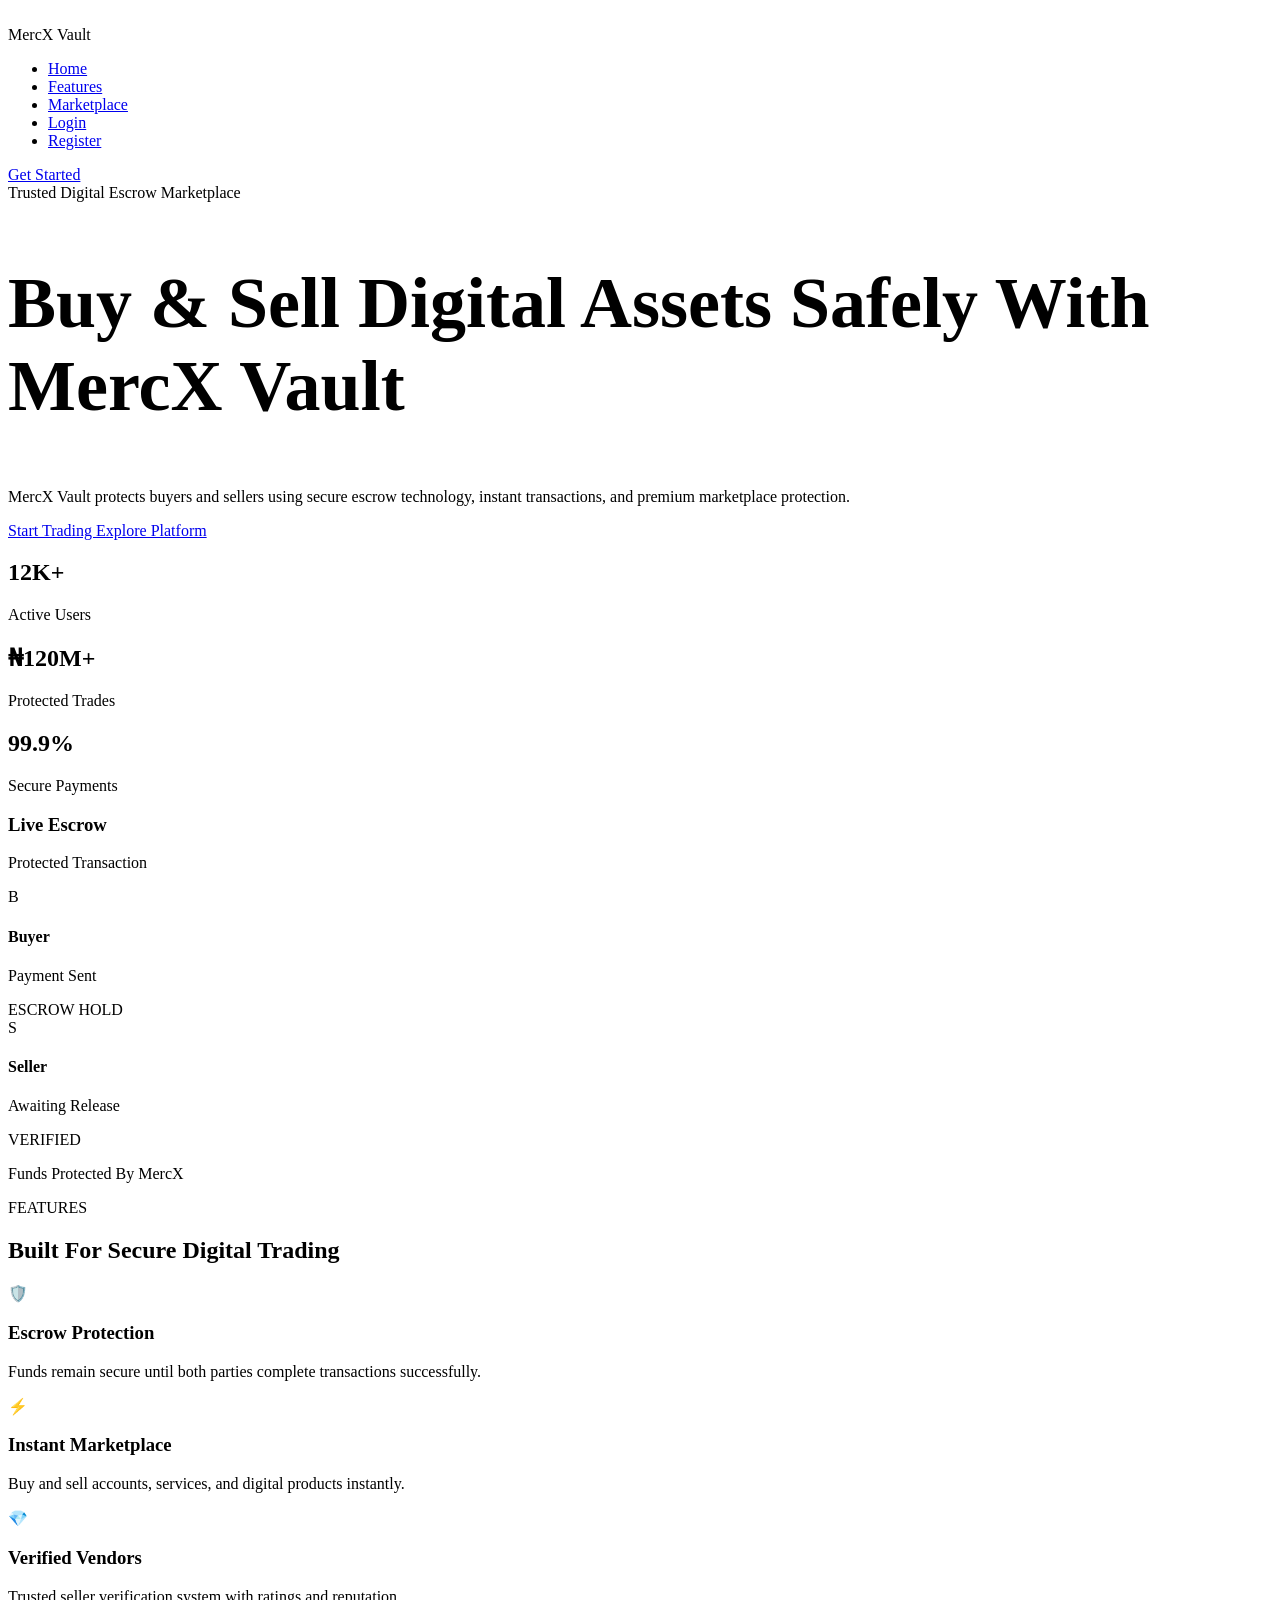
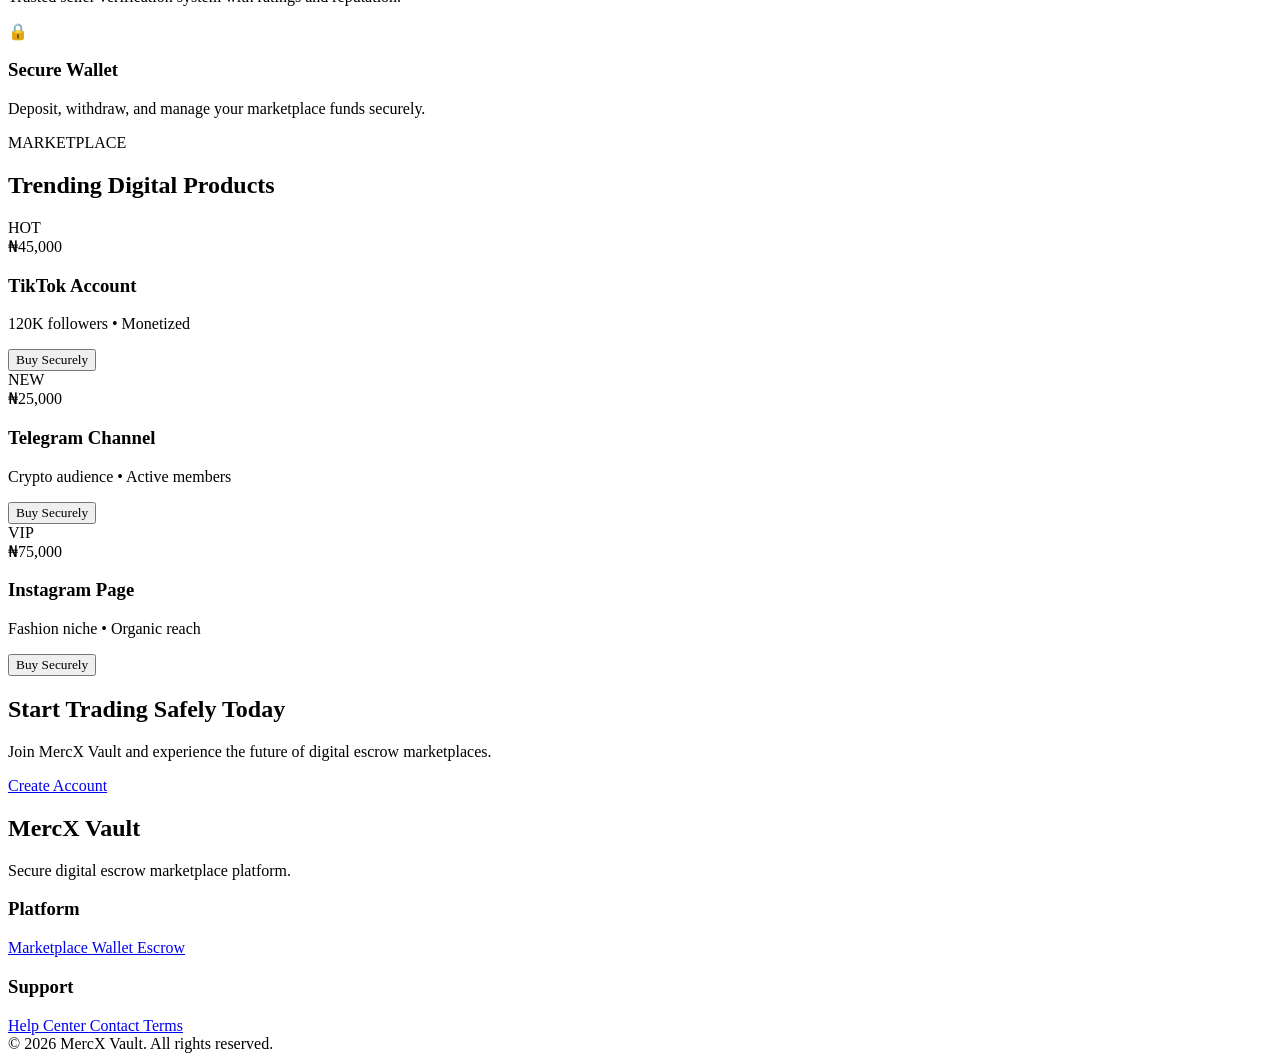
==== commit 15f4dc19: "Update index.html" ====
--- a/index.html
+++ b/index.html
@@ -45,8 +45,13 @@
 <span>Vault</span>
 </div>
 
-<ul class="nav-links">
-
+<div class="menu-toggle" id="menuToggle">
+
+☰
+
+</div>
+
+<ul class="nav-links" id="navLinks">
 <li>
 <a href="#">
 Home
--- a/css/style.css
+++ b/css/style.css
@@ -1,845 +1,393 @@
-*{
-margin:0;
-padding:0;
-box-sizing:border-box;
-}
+/* ===================================== */
+/* RESPONSIVE DESIGN */
+/* ===================================== */
+
+html{
+font-size:16px;
+scroll-behavior:smooth;
+}
+
+img{
+max-width:100%;
+display:block;
+}
+
+button,
+input,
+textarea,
+select{
+font-family:inherit;
+}
+
+/* LARGE LAPTOPS */
+
+@media(max-width:1400px){
+
+.container{
+width:92%;
+}
+
+.hero h1{
+font-size:4.5rem;
+}
+
+}
+
+/* LAPTOP */
+
+@media(max-width:1200px){
+
+.hero-grid{
+gap:40px;
+}
+
+.hero h1{
+font-size:4rem;
+}
+
+.section-title h2{
+font-size:2.7rem;
+}
+
+.hero-card{
+padding:28px;
+}
+
+.cta-box{
+padding:60px 40px;
+}
+
+}
+
+/* TABLET */
+
+@media(max-width:992px){
 
 body{
-
-font-family:'Outfit',sans-serif;
+overflow-x:hidden;
+}
+
+.nav-wrapper{
+padding:18px 0;
+}
+
+.nav-links{
+display:none;
+}
+
+.nav-btn{
+padding:12px 20px;
+font-size:.95rem;
+}
+
+.hero{
+padding-top:140px;
+padding-bottom:80px;
+}
+
+.hero-grid{
+grid-template-columns:1fr;
+gap:50px;
+}
+
+.hero-left{
+text-align:center;
+}
+
+.hero p{
+margin:auto;
+}
+
+.hero-buttons{
+justify-content:center;
+}
+
+.stats{
+justify-content:center;
+}
+
+.hero-card{
+max-width:700px;
+margin:auto;
+}
+
+.section-title{
+margin-bottom:50px;
+}
+
+.section-title h2{
+font-size:2.4rem;
+}
+
+.features-grid,
+.market-grid{
+grid-template-columns:
+repeat(2,1fr);
+}
+
+.cta-box h2{
+font-size:2.5rem;
+}
+
+.footer-wrapper{
+grid-template-columns:
+repeat(2,1fr);
+}
+
+}
+
+/* MOBILE LARGE */
+
+@media(max-width:768px){
+
+.container{
+width:94%;
+}
+
+.hero{
+min-height:auto;
+}
+
+.hero h1{
+font-size:3rem;
+line-height:1.15;
+}
+
+.hero p{
+font-size:1rem;
+}
+
+.hero-buttons{
+flex-direction:column;
+width:100%;
+}
+
+.primary-btn,
+.secondary-btn{
+width:100%;
+text-align:center;
+}
+
+.stats{
+flex-direction:column;
+}
+
+.stat-box{
+width:100%;
+}
+
+.features-grid,
+.market-grid{
+grid-template-columns:1fr;
+}
+
+.feature-card,
+.product-card{
+padding:28px;
+}
+
+.section-title h2{
+font-size:2rem;
+}
+
+.hero-card{
+padding:25px;
+}
+
+.trade-box{
+flex-direction:column;
+gap:18px;
+align-items:flex-start;
+}
+
+.trade-status{
+width:100%;
+text-align:center;
+}
+
+.cta-box{
+padding:45px 25px;
+border-radius:28px;
+}
+
+.cta-box h2{
+font-size:2rem;
+}
+
+.footer-wrapper{
+grid-template-columns:1fr;
+gap:30px;
+}
+
+footer{
+padding:60px 0 25px;
+}
+
+}
+
+/* SMALL MOBILE */
+
+@media(max-width:480px){
+
+html{
+font-size:14px;
+}
+
+.logo{
+font-size:1.5rem;
+}
+
+.hero{
+padding-top:120px;
+}
+
+.hero h1{
+font-size:2.3rem;
+}
+
+.hero-badge{
+font-size:.8rem;
+padding:10px 14px;
+}
+
+.hero p{
+line-height:1.7;
+}
+
+.primary-btn,
+.secondary-btn{
+padding:16px;
+font-size:.95rem;
+border-radius:14px;
+}
+
+.hero-card{
+padding:20px;
+border-radius:24px;
+}
+
+.trade-box{
+padding:15px;
+border-radius:18px;
+}
+
+.avatar{
+width:45px;
+height:45px;
+font-size:.9rem;
+}
+
+.section-title span{
+font-size:.8rem;
+}
+
+.section-title h2{
+font-size:1.7rem;
+}
+
+.feature-card,
+.product-card{
+padding:22px;
+border-radius:22px;
+}
+
+.feature-icon{
+font-size:1.8rem;
+}
+
+.product-card button{
+padding:14px;
+}
+
+.cta-box{
+padding:35px 20px;
+}
+
+.cta-box h2{
+font-size:1.7rem;
+}
+
+.nav-btn{
+padding:10px 16px;
+font-size:.85rem;
+}
+
+.loader-logo{
+font-size:2.2rem;
+}
+
+}
+
+/* ULTRA SMALL DEVICES */
+
+@media(max-width:360px){
+
+.hero h1{
+font-size:2rem;
+}
+
+.section-title h2{
+font-size:1.5rem;
+}
+
+.cta-box h2{
+font-size:1.5rem;
+}
+
+.hero-card,
+.feature-card,
+.product-card{
+padding:18px;
+}
+
+}
+/* MOBILE MENU */
+
+.menu-toggle{
+
+display:none;
+
+font-size:2rem;
+
+cursor:pointer;
+
+}
+
+@media(max-width:992px){
+
+.menu-toggle{
+
+display:block;
+
+}
+
+.nav-links{
+
+position:absolute;
+
+top:90px;
+
+left:0;
+
+width:100%;
 
 background:#020617;
 
-color:white;
-
-overflow-x:hidden;
-
-}
-
-/* CONTAINER */
-
-.container{
-
-width:90%;
-
-max-width:1300px;
-
-margin:auto;
-
-}
-
-/* LOADER */
-
-.loader{
-
-position:fixed;
-
-inset:0;
-
-background:#020617;
-
-display:flex;
-
-align-items:center;
-
-justify-content:center;
-
-z-index:9999;
-
-transition:1s;
-
-}
-
-.loader-logo{
-
-font-size:3rem;
-
-font-weight:800;
-
-letter-spacing:4px;
-
-color:#8B5CF6;
-
-animation:pulse 1.2s infinite;
-
-}
-
-@keyframes pulse{
-
-0%{
-opacity:.5;
-transform:scale(.95);
-}
-
-50%{
-opacity:1;
-transform:scale(1);
-}
-
-100%{
-opacity:.5;
-transform:scale(.95);
-}
-
-}
-
-/* BACKGROUND */
-
-.bg-blur{
-
-position:absolute;
-
-width:400px;
-
-height:400px;
-
-border-radius:50%;
-
-filter:blur(120px);
-
-z-index:-1;
-
-}
-
-.blur1{
-
-background:#7C3AED;
-
-top:-100px;
-
-left:-100px;
-
-opacity:.25;
-
-}
-
-.blur2{
-
-background:#2563EB;
-
-right:-100px;
-
-top:300px;
-
-opacity:.20;
-
-}
-
-/* NAV */
-
-nav{
-
-position:fixed;
-
-width:100%;
-
-top:0;
-
-z-index:999;
-
-background:rgba(2,6,23,.7);
-
-backdrop-filter:blur(18px);
+flex-direction:column;
+
+padding:25px;
+
+display:none;
 
 border-bottom:
 1px solid rgba(255,255,255,.05);
 
 }
 
-.nav-wrapper{
+.nav-links.active{
 
 display:flex;
 
-justify-content:space-between;
-
-align-items:center;
-
-padding:22px 0;
-
-}
-
-.logo{
-
-font-size:1.8rem;
-
-font-weight:800;
-
-}
-
-.logo span{
-
-color:#8B5CF6;
-
-}
-
-.nav-links{
-
-display:flex;
-
-gap:30px;
-
-list-style:none;
-
-}
-
-.nav-links a{
-
-text-decoration:none;
-
-color:white;
-
-font-weight:500;
-
-}
-
-.nav-btn{
-
-padding:14px 24px;
-
-background:#8B5CF6;
-
-border-radius:14px;
-
-text-decoration:none;
-
-color:white;
-
-font-weight:600;
-
-}
-
-/* HERO */
-
-.hero{
-
-min-height:100vh;
-
-display:flex;
-
-align-items:center;
-
-padding-top:120px;
-
-}
-
-.hero-grid{
-
-display:grid;
-
-grid-template-columns:repeat(2,1fr);
-
-gap:60px;
-
-align-items:center;
-
-}
-
-.hero-badge{
-
-display:inline-block;
-
-padding:12px 18px;
-
-border-radius:999px;
-
-background:rgba(255,255,255,.05);
-
-color:#8B5CF6;
-
-margin-bottom:25px;
-
-}
-
-.hero h1{
-
-font-size:5rem;
-
-line-height:1.1;
-
-margin-bottom:25px;
-
-}
-
-.hero h1 span{
-
-color:#8B5CF6;
-
-}
-
-.hero p{
-
-color:#94A3B8;
-
-line-height:1.8;
-
-font-size:1.1rem;
-
-max-width:600px;
-
-}
-
-.hero-buttons{
-
-display:flex;
-
-gap:20px;
-
-margin-top:40px;
-
-flex-wrap:wrap;
-
-}
-
-.primary-btn,
-.secondary-btn{
-
-padding:18px 30px;
-
-border-radius:16px;
-
-text-decoration:none;
-
-font-weight:600;
-
-}
-
-.primary-btn{
-
-background:#8B5CF6;
-
-color:white;
-
-}
-
-.secondary-btn{
-
-border:1px solid rgba(255,255,255,.1);
-
-color:white;
-
-}
-
-/* STATS */
-
-.stats{
-
-display:flex;
-
-gap:20px;
-
-margin-top:50px;
-
-flex-wrap:wrap;
-
-}
-
-.stat-box{
-
-background:#111827;
-
-padding:25px;
-
-border-radius:22px;
-
-min-width:180px;
-
-}
-
-.stat-box p{
-
-margin-top:10px;
-
-}
-
-/* HERO CARD */
-
-.hero-card{
-
-background:#111827;
-
-padding:35px;
-
-border-radius:32px;
-
-border:
-1px solid rgba(255,255,255,.05);
-
-}
-
-.card-top{
-
-display:flex;
-
-justify-content:space-between;
-
-align-items:center;
-
-margin-bottom:30px;
-
-}
-
-.live-dot{
-
-width:14px;
-
-height:14px;
-
-background:#10B981;
-
-border-radius:50%;
-
-animation:live 1s infinite;
-
-}
-
-@keyframes live{
-
-0%{
-opacity:.5;
-}
-
-50%{
-opacity:1;
-}
-
-100%{
-opacity:.5;
-}
-
-}
-
-.trade-box{
-
-display:flex;
-
-justify-content:space-between;
-
-align-items:center;
-
-background:#1E293B;
-
-padding:18px;
-
-border-radius:20px;
-
-}
-
-.trade-user{
-
-display:flex;
-
-gap:15px;
-
-align-items:center;
-
-}
-
-.avatar{
-
-width:50px;
-
-height:50px;
-
-border-radius:50%;
-
-background:#2563EB;
-
-display:flex;
-
-align-items:center;
-
-justify-content:center;
-
-font-weight:700;
-
-}
-
-.seller{
-
-background:#8B5CF6;
-
-}
-
-.trade-status{
-
-padding:10px 14px;
-
-border-radius:999px;
-
-background:#F59E0B;
-
-font-size:.8rem;
-
-}
-
-.success{
-
-background:#10B981;
-
-}
-
-.trade-line{
-
-height:40px;
-
-width:2px;
-
-background:#334155;
-
-margin:10px auto;
-
-}
-
-.progress-bar{
-
-width:100%;
-
-height:10px;
-
-background:#1E293B;
-
-border-radius:999px;
-
-overflow:hidden;
-
-margin-top:25px;
-
-}
-
-.progress-bar span{
-
-display:block;
-
-width:82%;
-
-height:100%;
-
-background:linear-gradient(to right,#8B5CF6,#2563EB);
-
-animation:progress 3s infinite;
-
-}
-
-@keyframes progress{
-
-0%{
-width:10%;
-}
-
-100%{
-width:82%;
-}
-
-}
-
-/* FEATURES */
-
-section{
-
-padding:120px 0;
-
-}
-
-.section-title{
-
-text-align:center;
-
-margin-bottom:70px;
-
-}
-
-.section-title span{
-
-color:#8B5CF6;
-
-}
-
-.section-title h2{
-
-font-size:3rem;
-
-margin-top:15px;
-
-}
-
-.features-grid,
-.market-grid{
-
-display:grid;
-
-grid-template-columns:
-repeat(auto-fit,minmax(260px,1fr));
-
-gap:25px;
-
-}
-
-.feature-card,
-.product-card{
-
-background:#111827;
-
-padding:35px;
-
-border-radius:28px;
-
-border:
-1px solid rgba(255,255,255,.05);
-
-transition:.3s;
-
-}
-
-.feature-card:hover,
-.product-card:hover{
-
-transform:translateY(-8px);
-
-}
-
-.feature-icon{
-
-font-size:2rem;
-
-margin-bottom:20px;
-
-}
-
-.feature-card p,
-.product-card p{
-
-color:#94A3B8;
-
-line-height:1.8;
-
-margin-top:15px;
-
-}
-
-/* PRODUCT */
-
-.product-top{
-
-display:flex;
-
-justify-content:space-between;
-
-align-items:center;
-
-margin-bottom:25px;
-
-}
-
-.badge{
-
-padding:8px 14px;
-
-border-radius:999px;
-
-background:#EF4444;
-
-font-size:.8rem;
-
-}
-
-.purple{
-
-background:#8B5CF6;
-
-}
-
-.blue{
-
-background:#2563EB;
-
-}
-
-.price{
-
-font-size:1.3rem;
-
-font-weight:700;
-
-}
-
-.product-card button{
-
-width:100%;
-
-margin-top:25px;
-
-padding:16px;
-
-border:none;
-
-border-radius:16px;
-
-background:#8B5CF6;
-
-color:white;
-
-font-weight:600;
-
-cursor:pointer;
-
-}
-
-/* CTA */
-
-.cta-box{
-
-background:#111827;
-
-padding:70px;
-
-border-radius:40px;
-
-text-align:center;
-
-}
-
-.cta-box h2{
-
-font-size:3rem;
-
-}
-
-.cta-box p{
-
-margin:25px auto;
-
-max-width:700px;
-
-color:#94A3B8;
-
-}
-
-.cta-box a{
-
-display:inline-block;
-
-padding:18px 34px;
-
-background:#8B5CF6;
-
-border-radius:16px;
-
-text-decoration:none;
-
-color:white;
-
-font-weight:700;
-
-}
-
-/* FOOTER */
-
-footer{
-
-padding:80px 0 30px;
-
-border-top:
-1px solid rgba(255,255,255,.05);
-
-}
-
-.footer-wrapper{
-
-display:grid;
-
-grid-template-columns:
-repeat(auto-fit,minmax(220px,1fr));
-
-gap:40px;
-
-margin-bottom:40px;
-
-}
-
-.footer-wrapper a,
-.footer-wrapper p{
-
-display:block;
-
-color:#94A3B8;
-
-text-decoration:none;
-
-margin-top:12px;
-
-}
-
-.copyright{
-
-text-align:center;
-
-color:#64748B;
-
-padding-top:30px;
-
-border-top:
-1px solid rgba(255,255,255,.05);
-
-}
-
-/* MOBILE */
-
-@media(max-width:1000px){
-
-.hero-grid{
-
-grid-template-columns:1fr;
-
-}
-
-.hero h1{
-
-font-size:3.5rem;
-
-}
-
-.nav-links{
-
-display:none;
-
-}
-
-}
-
-@media(max-width:700px){
-
-.hero h1{
-
-font-size:2.5rem;
-
-}
-
-.section-title h2,
-.cta-box h2{
-
-font-size:2rem;
-
-}
-
-.hero-buttons{
-
-flex-direction:column;
-
-}
-
-.primary-btn,
-.secondary-btn{
-
-width:100%;
-
-text-align:center;
-
-}
-
-.cta-box{
-
-padding:40px 25px;
-
 }
 
 }
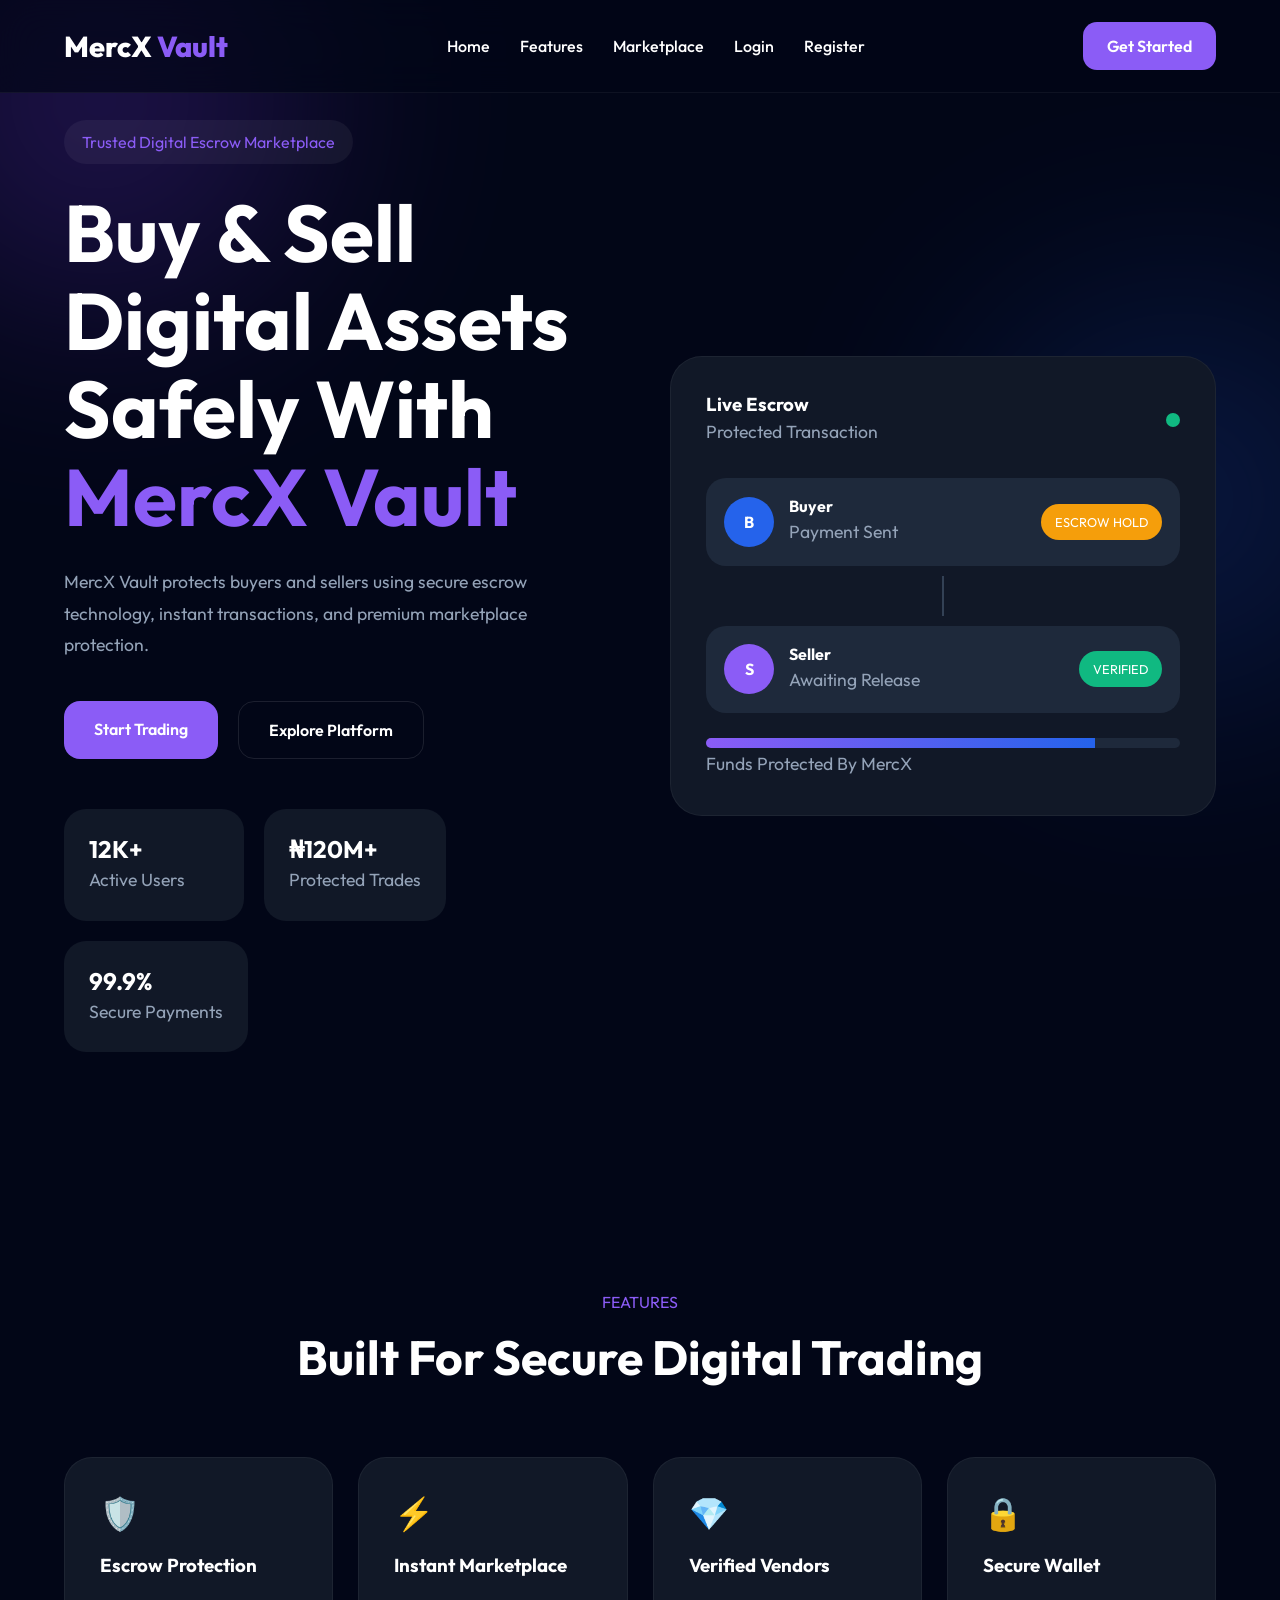
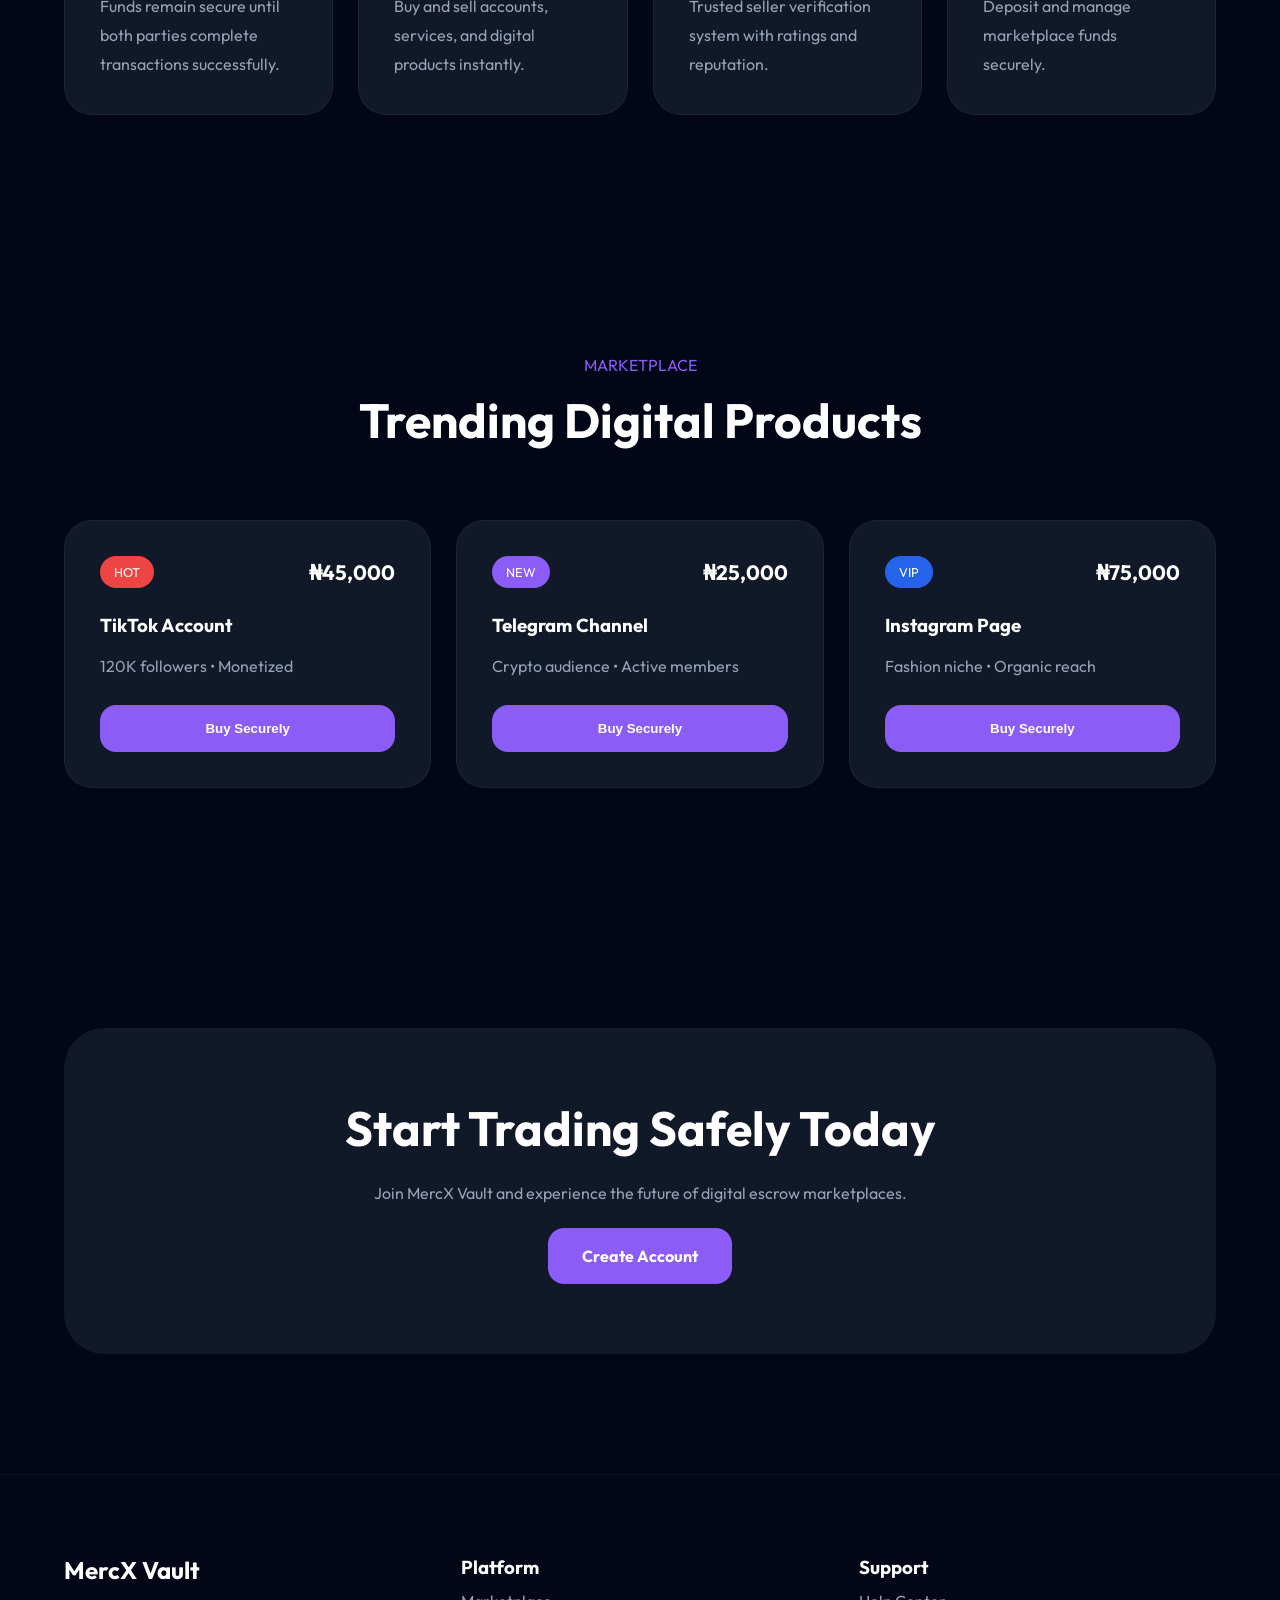
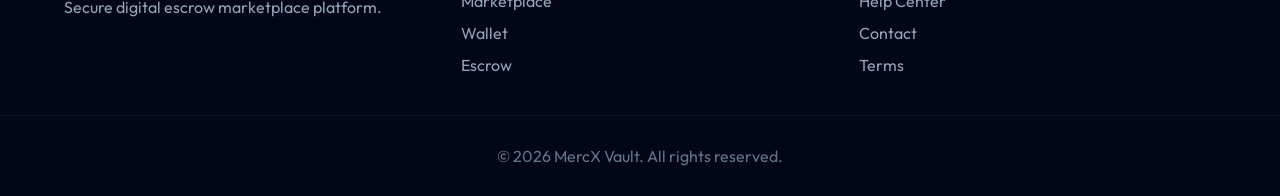
==== commit 2a4f3a56: "Update index.html" ====
--- a/index.html
+++ b/index.html
@@ -29,7 +29,7 @@
 
 </div>
 
-<!-- BACKGROUND -->
+<!-- BLUR -->
 
 <div class="bg-blur blur1"></div>
 <div class="bg-blur blur2"></div>
@@ -46,12 +46,11 @@
 </div>
 
 <div class="menu-toggle" id="menuToggle">
-
 ☰
-
 </div>
 
 <ul class="nav-links" id="navLinks">
+
 <li>
 <a href="#">
 Home
@@ -175,7 +174,7 @@
 
 </div>
 
-<!-- RIGHT SIDE -->
+<!-- RIGHT -->
 
 <div class="hero-card">
 
@@ -193,9 +192,7 @@
 
 </div>
 
-<div class="live-dot">
-
-</div>
+<div class="live-dot"></div>
 
 </div>
 
@@ -260,9 +257,7 @@
 <div class="escrow-progress">
 
 <div class="progress-bar">
-
 <span></span>
-
 </div>
 
 <p>
@@ -356,7 +351,7 @@
 </h3>
 
 <p>
-Deposit, withdraw, and manage your marketplace funds securely.
+Deposit and manage marketplace funds securely.
 </p>
 
 </div>
@@ -367,7 +362,7 @@
 
 </section>
 
-<!-- MARKETPLACE -->
+<!-- MARKET -->
 
 <section class="market" id="market">
 
--- a/css/style.css
+++ b/css/style.css
@@ -1,93 +1,847 @@
-/* ===================================== */
-/* RESPONSIVE DESIGN */
-/* ===================================== */
+*{
+margin:0;
+padding:0;
+box-sizing:border-box;
+}
 
 html{
+scroll-behavior:smooth;
 font-size:16px;
-scroll-behavior:smooth;
-}
-
-img{
-max-width:100%;
+}
+
+body{
+
+font-family:'Outfit',sans-serif;
+
+background:#020617;
+
+color:white;
+
+overflow-x:hidden;
+
+}
+
+/* CONTAINER */
+
+.container{
+
+width:90%;
+
+max-width:1300px;
+
+margin:auto;
+
+}
+
+/* LOADER */
+
+.loader{
+
+position:fixed;
+
+inset:0;
+
+background:#020617;
+
+display:flex;
+
+align-items:center;
+
+justify-content:center;
+
+z-index:9999;
+
+transition:1s;
+
+}
+
+.loader-logo{
+
+font-size:3rem;
+
+font-weight:800;
+
+letter-spacing:4px;
+
+color:#8B5CF6;
+
+animation:pulse 1.2s infinite;
+
+}
+
+@keyframes pulse{
+
+0%{
+opacity:.5;
+transform:scale(.95);
+}
+
+50%{
+opacity:1;
+transform:scale(1);
+}
+
+100%{
+opacity:.5;
+transform:scale(.95);
+}
+
+}
+
+/* BLUR */
+
+.bg-blur{
+
+position:absolute;
+
+width:400px;
+
+height:400px;
+
+border-radius:50%;
+
+filter:blur(120px);
+
+z-index:-1;
+
+}
+
+.blur1{
+
+background:#7C3AED;
+
+top:-100px;
+
+left:-100px;
+
+opacity:.25;
+
+}
+
+.blur2{
+
+background:#2563EB;
+
+right:-100px;
+
+top:300px;
+
+opacity:.20;
+
+}
+
+/* NAV */
+
+nav{
+
+position:fixed;
+
+width:100%;
+
+top:0;
+
+z-index:999;
+
+background:rgba(2,6,23,.7);
+
+backdrop-filter:blur(18px);
+
+border-bottom:
+1px solid rgba(255,255,255,.05);
+
+}
+
+.nav-wrapper{
+
+display:flex;
+
+justify-content:space-between;
+
+align-items:center;
+
+padding:22px 0;
+
+}
+
+.logo{
+
+font-size:1.8rem;
+
+font-weight:800;
+
+}
+
+.logo span{
+
+color:#8B5CF6;
+
+}
+
+.nav-links{
+
+display:flex;
+
+gap:30px;
+
+list-style:none;
+
+}
+
+.nav-links a{
+
+text-decoration:none;
+
+color:white;
+
+font-weight:500;
+
+}
+
+.nav-btn{
+
+padding:14px 24px;
+
+background:#8B5CF6;
+
+border-radius:14px;
+
+text-decoration:none;
+
+color:white;
+
+font-weight:600;
+
+}
+
+.menu-toggle{
+
+display:none;
+
+font-size:2rem;
+
+cursor:pointer;
+
+}
+
+/* HERO */
+
+.hero{
+
+min-height:100vh;
+
+display:flex;
+
+align-items:center;
+
+padding-top:120px;
+
+}
+
+.hero-grid{
+
+display:grid;
+
+grid-template-columns:repeat(2,1fr);
+
+gap:60px;
+
+align-items:center;
+
+}
+
+.hero-badge{
+
+display:inline-block;
+
+padding:12px 18px;
+
+border-radius:999px;
+
+background:rgba(255,255,255,.05);
+
+color:#8B5CF6;
+
+margin-bottom:25px;
+
+}
+
+.hero h1{
+
+font-size:5rem;
+
+line-height:1.1;
+
+margin-bottom:25px;
+
+}
+
+.hero h1 span{
+
+color:#8B5CF6;
+
+}
+
+.hero p{
+
+color:#94A3B8;
+
+line-height:1.8;
+
+font-size:1.1rem;
+
+max-width:600px;
+
+}
+
+.hero-buttons{
+
+display:flex;
+
+gap:20px;
+
+margin-top:40px;
+
+flex-wrap:wrap;
+
+}
+
+.primary-btn,
+.secondary-btn{
+
+padding:18px 30px;
+
+border-radius:16px;
+
+text-decoration:none;
+
+font-weight:600;
+
+}
+
+.primary-btn{
+
+background:#8B5CF6;
+
+color:white;
+
+}
+
+.secondary-btn{
+
+border:1px solid rgba(255,255,255,.1);
+
+color:white;
+
+}
+
+/* STATS */
+
+.stats{
+
+display:flex;
+
+gap:20px;
+
+margin-top:50px;
+
+flex-wrap:wrap;
+
+}
+
+.stat-box{
+
+background:#111827;
+
+padding:25px;
+
+border-radius:22px;
+
+min-width:180px;
+
+}
+
+/* CARD */
+
+.hero-card{
+
+background:#111827;
+
+padding:35px;
+
+border-radius:32px;
+
+border:
+1px solid rgba(255,255,255,.05);
+
+}
+
+.card-top{
+
+display:flex;
+
+justify-content:space-between;
+
+align-items:center;
+
+margin-bottom:30px;
+
+}
+
+.live-dot{
+
+width:14px;
+
+height:14px;
+
+background:#10B981;
+
+border-radius:50%;
+
+animation:live 1s infinite;
+
+}
+
+@keyframes live{
+
+0%{
+opacity:.5;
+}
+
+50%{
+opacity:1;
+}
+
+100%{
+opacity:.5;
+}
+
+}
+
+.trade-box{
+
+display:flex;
+
+justify-content:space-between;
+
+align-items:center;
+
+background:#1E293B;
+
+padding:18px;
+
+border-radius:20px;
+
+}
+
+.trade-user{
+
+display:flex;
+
+gap:15px;
+
+align-items:center;
+
+}
+
+.avatar{
+
+width:50px;
+
+height:50px;
+
+border-radius:50%;
+
+background:#2563EB;
+
+display:flex;
+
+align-items:center;
+
+justify-content:center;
+
+font-weight:700;
+
+}
+
+.seller{
+
+background:#8B5CF6;
+
+}
+
+.trade-status{
+
+padding:10px 14px;
+
+border-radius:999px;
+
+background:#F59E0B;
+
+font-size:.8rem;
+
+}
+
+.success{
+
+background:#10B981;
+
+}
+
+.trade-line{
+
+height:40px;
+
+width:2px;
+
+background:#334155;
+
+margin:10px auto;
+
+}
+
+.progress-bar{
+
+width:100%;
+
+height:10px;
+
+background:#1E293B;
+
+border-radius:999px;
+
+overflow:hidden;
+
+margin-top:25px;
+
+}
+
+.progress-bar span{
+
 display:block;
-}
-
-button,
-input,
-textarea,
-select{
-font-family:inherit;
-}
-
-/* LARGE LAPTOPS */
-
-@media(max-width:1400px){
-
-.container{
-width:92%;
-}
-
-.hero h1{
-font-size:4.5rem;
-}
-
-}
-
-/* LAPTOP */
+
+width:82%;
+
+height:100%;
+
+background:linear-gradient(to right,#8B5CF6,#2563EB);
+
+animation:progress 3s infinite;
+
+}
+
+@keyframes progress{
+
+0%{
+width:10%;
+}
+
+100%{
+width:82%;
+}
+
+}
+
+/* SECTION */
+
+section{
+
+padding:120px 0;
+
+}
+
+.section-title{
+
+text-align:center;
+
+margin-bottom:70px;
+
+}
+
+.section-title span{
+
+color:#8B5CF6;
+
+}
+
+.section-title h2{
+
+font-size:3rem;
+
+margin-top:15px;
+
+}
+
+/* FEATURES */
+
+.features-grid,
+.market-grid{
+
+display:grid;
+
+grid-template-columns:
+repeat(auto-fit,minmax(260px,1fr));
+
+gap:25px;
+
+}
+
+.feature-card,
+.product-card{
+
+background:#111827;
+
+padding:35px;
+
+border-radius:28px;
+
+border:
+1px solid rgba(255,255,255,.05);
+
+transition:.3s;
+
+}
+
+.feature-card:hover,
+.product-card:hover{
+
+transform:translateY(-8px);
+
+}
+
+.feature-icon{
+
+font-size:2rem;
+
+margin-bottom:20px;
+
+}
+
+.feature-card p,
+.product-card p{
+
+color:#94A3B8;
+
+line-height:1.8;
+
+margin-top:15px;
+
+}
+
+/* PRODUCT */
+
+.product-top{
+
+display:flex;
+
+justify-content:space-between;
+
+align-items:center;
+
+margin-bottom:25px;
+
+}
+
+.badge{
+
+padding:8px 14px;
+
+border-radius:999px;
+
+background:#EF4444;
+
+font-size:.8rem;
+
+}
+
+.purple{
+
+background:#8B5CF6;
+
+}
+
+.blue{
+
+background:#2563EB;
+
+}
+
+.price{
+
+font-size:1.3rem;
+
+font-weight:700;
+
+}
+
+.product-card button{
+
+width:100%;
+
+margin-top:25px;
+
+padding:16px;
+
+border:none;
+
+border-radius:16px;
+
+background:#8B5CF6;
+
+color:white;
+
+font-weight:600;
+
+cursor:pointer;
+
+}
+
+/* CTA */
+
+.cta-box{
+
+background:#111827;
+
+padding:70px;
+
+border-radius:40px;
+
+text-align:center;
+
+}
+
+.cta-box h2{
+
+font-size:3rem;
+
+}
+
+.cta-box p{
+
+margin:25px auto;
+
+max-width:700px;
+
+color:#94A3B8;
+
+}
+
+.cta-box a{
+
+display:inline-block;
+
+padding:18px 34px;
+
+background:#8B5CF6;
+
+border-radius:16px;
+
+text-decoration:none;
+
+color:white;
+
+font-weight:700;
+
+}
+
+/* FOOTER */
+
+footer{
+
+padding:80px 0 30px;
+
+border-top:
+1px solid rgba(255,255,255,.05);
+
+}
+
+.footer-wrapper{
+
+display:grid;
+
+grid-template-columns:
+repeat(auto-fit,minmax(220px,1fr));
+
+gap:40px;
+
+margin-bottom:40px;
+
+}
+
+.footer-wrapper a,
+.footer-wrapper p{
+
+display:block;
+
+color:#94A3B8;
+
+text-decoration:none;
+
+margin-top:12px;
+
+}
+
+.copyright{
+
+text-align:center;
+
+color:#64748B;
+
+padding-top:30px;
+
+border-top:
+1px solid rgba(255,255,255,.05);
+
+}
+
+/* RESPONSIVE */
 
 @media(max-width:1200px){
-
-.hero-grid{
-gap:40px;
-}
 
 .hero h1{
 font-size:4rem;
 }
 
-.section-title h2{
-font-size:2.7rem;
-}
-
-.hero-card{
-padding:28px;
-}
-
-.cta-box{
-padding:60px 40px;
-}
-
-}
-
-/* TABLET */
+}
 
 @media(max-width:992px){
 
-body{
-overflow-x:hidden;
-}
-
-.nav-wrapper{
-padding:18px 0;
+.menu-toggle{
+display:block;
 }
 
 .nav-links{
+
+position:absolute;
+
+top:90px;
+
+left:0;
+
+width:100%;
+
+background:#020617;
+
+flex-direction:column;
+
+padding:25px;
+
 display:none;
-}
-
-.nav-btn{
-padding:12px 20px;
-font-size:.95rem;
+
+border-bottom:
+1px solid rgba(255,255,255,.05);
+
+}
+
+.nav-links.active{
+display:flex;
+}
+
+.hero-grid{
+grid-template-columns:1fr;
 }
 
 .hero{
 padding-top:140px;
-padding-bottom:80px;
-}
-
-.hero-grid{
-grid-template-columns:1fr;
-gap:50px;
 }
 
 .hero-left{
@@ -98,10 +852,7 @@
 margin:auto;
 }
 
-.hero-buttons{
-justify-content:center;
-}
-
+.hero-buttons,
 .stats{
 justify-content:center;
 }
@@ -111,55 +862,16 @@
 margin:auto;
 }
 
-.section-title{
-margin-bottom:50px;
-}
-
-.section-title h2{
-font-size:2.4rem;
-}
-
-.features-grid,
-.market-grid{
-grid-template-columns:
-repeat(2,1fr);
-}
-
-.cta-box h2{
-font-size:2.5rem;
-}
-
-.footer-wrapper{
-grid-template-columns:
-repeat(2,1fr);
-}
-
-}
-
-/* MOBILE LARGE */
+}
 
 @media(max-width:768px){
-
-.container{
-width:94%;
-}
-
-.hero{
-min-height:auto;
-}
 
 .hero h1{
 font-size:3rem;
-line-height:1.15;
-}
-
-.hero p{
-font-size:1rem;
 }
 
 .hero-buttons{
 flex-direction:column;
-width:100%;
 }
 
 .primary-btn,
@@ -168,36 +880,46 @@
 text-align:center;
 }
 
-.stats{
-flex-direction:column;
-}
-
-.stat-box{
-width:100%;
-}
-
 .features-grid,
 .market-grid{
 grid-template-columns:1fr;
 }
 
+.section-title h2,
+.cta-box h2{
+font-size:2rem;
+}
+
+.footer-wrapper{
+grid-template-columns:1fr;
+}
+
+.cta-box{
+padding:45px 25px;
+}
+
+}
+
+@media(max-width:480px){
+
+html{
+font-size:14px;
+}
+
+.hero h1{
+font-size:2.3rem;
+}
+
+.hero-card,
 .feature-card,
 .product-card{
-padding:28px;
-}
-
-.section-title h2{
-font-size:2rem;
-}
-
-.hero-card{
-padding:25px;
+padding:22px;
 }
 
 .trade-box{
 flex-direction:column;
+align-items:flex-start;
 gap:18px;
-align-items:flex-start;
 }
 
 .trade-status{
@@ -205,189 +927,4 @@
 text-align:center;
 }
 
-.cta-box{
-padding:45px 25px;
-border-radius:28px;
-}
-
-.cta-box h2{
-font-size:2rem;
-}
-
-.footer-wrapper{
-grid-template-columns:1fr;
-gap:30px;
-}
-
-footer{
-padding:60px 0 25px;
-}
-
-}
-
-/* SMALL MOBILE */
-
-@media(max-width:480px){
-
-html{
-font-size:14px;
-}
-
-.logo{
-font-size:1.5rem;
-}
-
-.hero{
-padding-top:120px;
-}
-
-.hero h1{
-font-size:2.3rem;
-}
-
-.hero-badge{
-font-size:.8rem;
-padding:10px 14px;
-}
-
-.hero p{
-line-height:1.7;
-}
-
-.primary-btn,
-.secondary-btn{
-padding:16px;
-font-size:.95rem;
-border-radius:14px;
-}
-
-.hero-card{
-padding:20px;
-border-radius:24px;
-}
-
-.trade-box{
-padding:15px;
-border-radius:18px;
-}
-
-.avatar{
-width:45px;
-height:45px;
-font-size:.9rem;
-}
-
-.section-title span{
-font-size:.8rem;
-}
-
-.section-title h2{
-font-size:1.7rem;
-}
-
-.feature-card,
-.product-card{
-padding:22px;
-border-radius:22px;
-}
-
-.feature-icon{
-font-size:1.8rem;
-}
-
-.product-card button{
-padding:14px;
-}
-
-.cta-box{
-padding:35px 20px;
-}
-
-.cta-box h2{
-font-size:1.7rem;
-}
-
-.nav-btn{
-padding:10px 16px;
-font-size:.85rem;
-}
-
-.loader-logo{
-font-size:2.2rem;
-}
-
-}
-
-/* ULTRA SMALL DEVICES */
-
-@media(max-width:360px){
-
-.hero h1{
-font-size:2rem;
-}
-
-.section-title h2{
-font-size:1.5rem;
-}
-
-.cta-box h2{
-font-size:1.5rem;
-}
-
-.hero-card,
-.feature-card,
-.product-card{
-padding:18px;
-}
-
-}
-/* MOBILE MENU */
-
-.menu-toggle{
-
-display:none;
-
-font-size:2rem;
-
-cursor:pointer;
-
-}
-
-@media(max-width:992px){
-
-.menu-toggle{
-
-display:block;
-
-}
-
-.nav-links{
-
-position:absolute;
-
-top:90px;
-
-left:0;
-
-width:100%;
-
-background:#020617;
-
-flex-direction:column;
-
-padding:25px;
-
-display:none;
-
-border-bottom:
-1px solid rgba(255,255,255,.05);
-
-}
-
-.nav-links.active{
-
-display:flex;
-
-}
-
 }
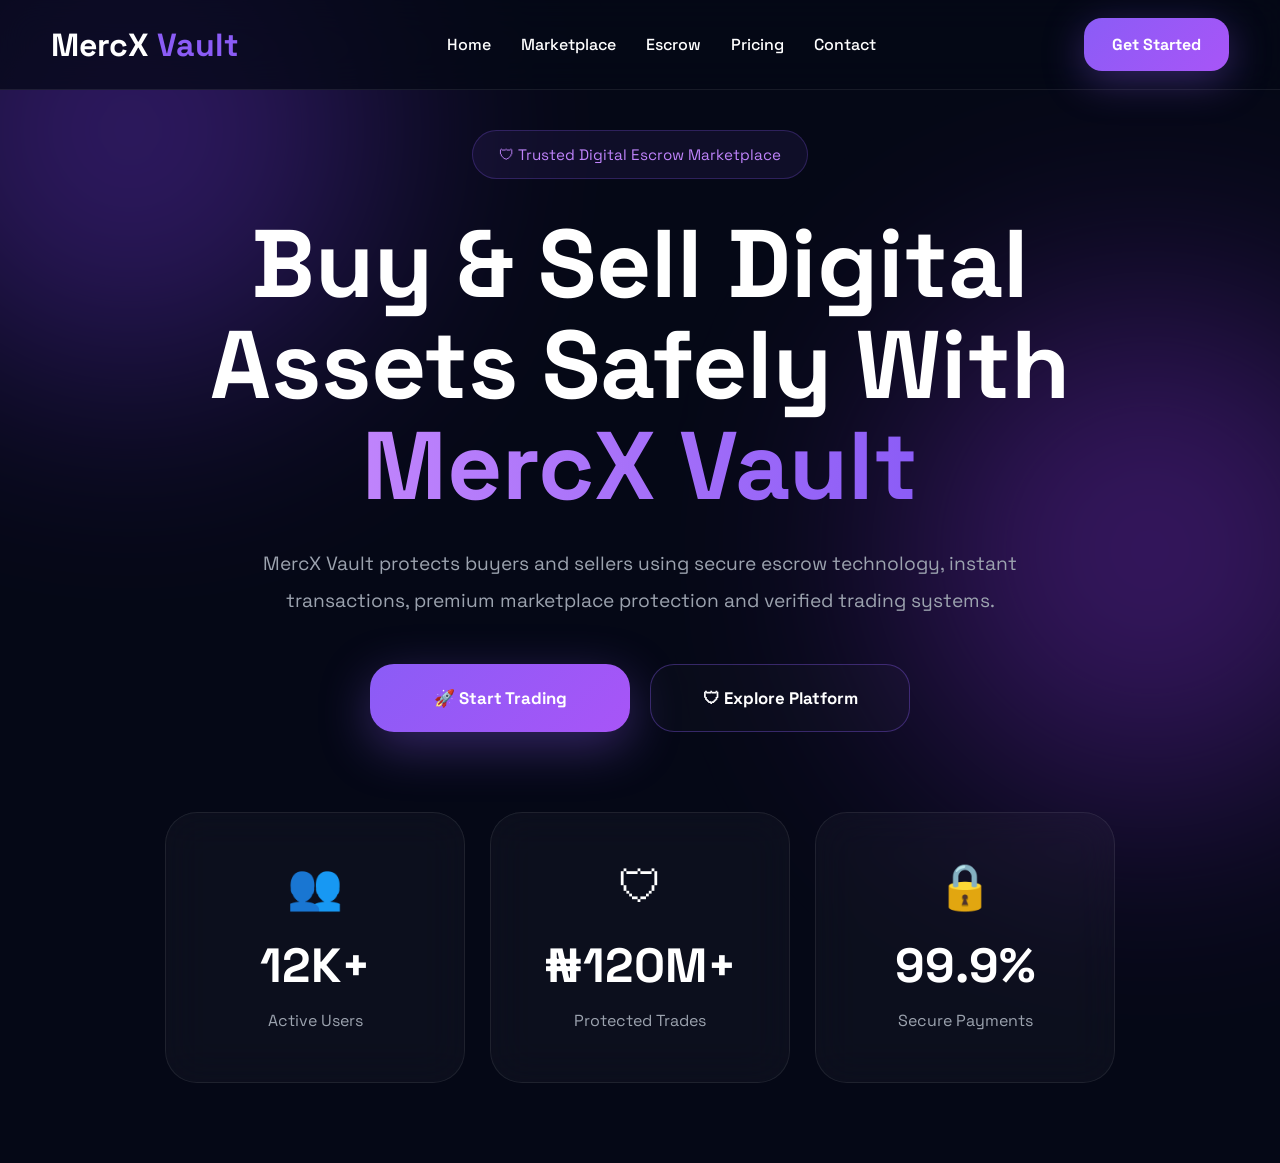
==== commit a69677ba: "Update index.html" ====
--- a/index.html
+++ b/index.html
@@ -1,572 +1,518 @@
 <!DOCTYPE html>
 <html lang="en">
 <head>
-
-<meta charset="UTF-8">
-
-<meta name="viewport" content="width=device-width, initial-scale=1.0">
-
-<title>MercX Vault</title>
-
-<link rel="preconnect" href="https://fonts.googleapis.com">
-
-<link rel="preconnect" href="https://fonts.gstatic.com" crossorigin>
-
-<link href="https://fonts.googleapis.com/css2?family=Outfit:wght@300;400;500;600;700;800&display=swap" rel="stylesheet">
-
-<link rel="stylesheet" href="css/style.css">
-
+  <meta charset="UTF-8" />
+  <meta name="viewport" content="width=device-width, initial-scale=1.0"/>
+  <title>MercX Vault</title>
+
+  <link rel="preconnect" href="https://fonts.googleapis.com">
+  <link rel="preconnect" href="https://fonts.gstatic.com" crossorigin>
+
+  <link href="https://fonts.googleapis.com/css2?family=Space+Grotesk:wght@300;400;500;600;700;800&display=swap" rel="stylesheet">
+
+  <style>
+
+    *{
+      margin:0;
+      padding:0;
+      box-sizing:border-box;
+    }
+
+    :root{
+      --bg:#050816;
+      --card:#0d1326;
+      --border:rgba(255,255,255,0.08);
+      --text:#ffffff;
+      --muted:#9ca3af;
+      --primary:#8b5cf6;
+      --primary2:#a855f7;
+    }
+
+    html{
+      scroll-behavior:smooth;
+    }
+
+    body{
+      font-family:'Space Grotesk',sans-serif;
+      background:var(--bg);
+      color:var(--text);
+      overflow-x:hidden;
+    }
+
+    .container{
+      width:92%;
+      max-width:1300px;
+      margin:auto;
+    }
+
+    /* BACKGROUND */
+
+    .bg-blur{
+      position:absolute;
+      width:500px;
+      height:500px;
+      border-radius:50%;
+      filter:blur(120px);
+      z-index:-1;
+      opacity:.35;
+    }
+
+    .blur1{
+      background:#7c3aed;
+      top:-120px;
+      left:-120px;
+    }
+
+    .blur2{
+      background:#9333ea;
+      right:-120px;
+      top:300px;
+    }
+
+    /* NAVBAR */
+
+    nav{
+      position:fixed;
+      top:0;
+      left:0;
+      width:100%;
+      z-index:999;
+      background:rgba(5,8,22,.75);
+      backdrop-filter:blur(18px);
+      border-bottom:1px solid var(--border);
+    }
+
+    .nav-wrapper{
+      display:flex;
+      align-items:center;
+      justify-content:space-between;
+      padding:18px 0;
+    }
+
+    .logo{
+      font-size:2rem;
+      font-weight:800;
+    }
+
+    .logo span{
+      color:var(--primary);
+    }
+
+    .nav-links{
+      display:flex;
+      align-items:center;
+      gap:30px;
+      list-style:none;
+    }
+
+    .nav-links a{
+      text-decoration:none;
+      color:white;
+      font-weight:500;
+      transition:.3s;
+    }
+
+    .nav-links a:hover{
+      color:var(--primary);
+    }
+
+    .menu-btn{
+      display:none;
+      font-size:2rem;
+      cursor:pointer;
+    }
+
+    .nav-btn{
+      padding:16px 28px;
+      border-radius:18px;
+      background:linear-gradient(135deg,var(--primary),var(--primary2));
+      color:white;
+      text-decoration:none;
+      font-weight:700;
+      box-shadow:0 10px 40px rgba(139,92,246,.35);
+    }
+
+    /* HERO */
+
+    .hero{
+      min-height:100vh;
+      display:flex;
+      align-items:center;
+      position:relative;
+      overflow:hidden;
+      padding-top:130px;
+      padding-bottom:80px;
+    }
+
+    .hero-content{
+      width:100%;
+      text-align:center;
+      max-width:950px;
+      margin:auto;
+    }
+
+    .hero-badge{
+      display:inline-flex;
+      align-items:center;
+      gap:10px;
+      padding:14px 26px;
+      border-radius:999px;
+      border:1px solid rgba(139,92,246,.25);
+      background:rgba(139,92,246,.08);
+      color:#c084fc;
+      margin-bottom:35px;
+      font-size:.95rem;
+    }
+
+    .hero h1{
+      font-size:6rem;
+      line-height:1.05;
+      font-weight:800;
+      margin-bottom:30px;
+    }
+
+    .hero h1 span{
+      background:linear-gradient(to right,#c084fc,#8b5cf6);
+      -webkit-background-clip:text;
+      -webkit-text-fill-color:transparent;
+    }
+
+    .hero p{
+      max-width:760px;
+      margin:auto;
+      color:var(--muted);
+      font-size:1.2rem;
+      line-height:1.9;
+    }
+
+    .hero-buttons{
+      display:flex;
+      justify-content:center;
+      gap:20px;
+      margin-top:45px;
+      flex-wrap:wrap;
+    }
+
+    .primary-btn,
+    .secondary-btn{
+      min-width:260px;
+      padding:22px 34px;
+      border-radius:24px;
+      text-decoration:none;
+      font-weight:700;
+      display:flex;
+      align-items:center;
+      justify-content:center;
+      transition:.35s;
+      font-size:1.05rem;
+    }
+
+    .primary-btn{
+      background:linear-gradient(135deg,var(--primary),var(--primary2));
+      color:white;
+      box-shadow:0 15px 50px rgba(139,92,246,.35);
+    }
+
+    .primary-btn:hover{
+      transform:translateY(-5px);
+    }
+
+    .secondary-btn{
+      border:1px solid rgba(139,92,246,.35);
+      color:white;
+      background:rgba(255,255,255,.02);
+    }
+
+    .secondary-btn:hover{
+      background:rgba(139,92,246,.08);
+    }
+
+    /* STATS */
+
+    .stats{
+      margin-top:80px;
+      display:grid;
+      grid-template-columns:repeat(3,1fr);
+      gap:25px;
+    }
+
+    .stat-card{
+      background:rgba(255,255,255,.03);
+      border:1px solid rgba(255,255,255,.08);
+      border-radius:32px;
+      padding:45px 30px;
+      text-align:center;
+      transition:.4s;
+      backdrop-filter:blur(20px);
+    }
+
+    .stat-card:hover{
+      transform:translateY(-8px);
+      border-color:rgba(139,92,246,.4);
+      box-shadow:0 20px 60px rgba(139,92,246,.15);
+    }
+
+    .stat-icon{
+      font-size:2.8rem;
+      margin-bottom:20px;
+    }
+
+    .stat-card h2{
+      font-size:3rem;
+      margin-bottom:10px;
+    }
+
+    .stat-card p{
+      color:var(--muted);
+      font-size:1rem;
+    }
+
+    /* MOBILE */
+
+    @media(max-width:1100px){
+
+      .hero h1{
+        font-size:4.8rem;
+      }
+
+    }
+
+    @media(max-width:768px){
+
+      .nav-links{
+        position:absolute;
+        top:90px;
+        left:0;
+        width:100%;
+        background:#0b1020;
+        flex-direction:column;
+        padding:30px 0;
+        display:none;
+        border-bottom:1px solid rgba(255,255,255,.06);
+      }
+
+      .nav-links.active{
+        display:flex;
+      }
+
+      .menu-btn{
+        display:block;
+      }
+
+      .nav-btn{
+        display:none;
+      }
+
+      .hero{
+        padding-top:120px;
+      }
+
+      .hero-content{
+        text-align:center;
+      }
+
+      .hero h1{
+        font-size:3.5rem;
+      }
+
+      .hero p{
+        font-size:1rem;
+      }
+
+      .hero-buttons{
+        flex-direction:column;
+        align-items:center;
+      }
+
+      .primary-btn,
+      .secondary-btn{
+        width:100%;
+      }
+
+      .stats{
+        grid-template-columns:1fr;
+      }
+
+      .stat-card{
+        padding:35px 25px;
+      }
+
+    }
+
+    @media(max-width:500px){
+
+      .logo{
+        font-size:1.7rem;
+      }
+
+      .hero h1{
+        font-size:2.8rem;
+      }
+
+      .hero-badge{
+        font-size:.82rem;
+        padding:12px 18px;
+      }
+
+      .stat-card h2{
+        font-size:2.3rem;
+      }
+
+    }
+
+  </style>
 </head>
 <body>
 
-<!-- LOADER -->
-
-<div class="loader" id="loader">
-
-<div class="loader-logo">
-MERCX
-</div>
-
-</div>
-
-<!-- BLUR -->
-
-<div class="bg-blur blur1"></div>
-<div class="bg-blur blur2"></div>
-
-<!-- NAVBAR -->
-
-<nav>
-
-<div class="container nav-wrapper">
-
-<div class="logo">
-MercX
-<span>Vault</span>
-</div>
-
-<div class="menu-toggle" id="menuToggle">
-☰
-</div>
-
-<ul class="nav-links" id="navLinks">
-
-<li>
-<a href="#">
-Home
-</a>
-</li>
-
-<li>
-<a href="#features">
-Features
-</a>
-</li>
-
-<li>
-<a href="#market">
-Marketplace
-</a>
-</li>
-
-<li>
-<a href="pages/login.html">
-Login
-</a>
-</li>
-
-<li>
-<a href="pages/register.html">
-Register
-</a>
-</li>
-
-</ul>
-
-<a href="pages/register.html" class="nav-btn">
-Get Started
-</a>
-
-</div>
-
-</nav>
-
-<!-- HERO -->
-
-<section class="hero">
-
-<div class="container hero-grid">
-
-<div class="hero-left">
-
-<div class="hero-badge">
-Trusted Digital Escrow Marketplace
-</div>
-
-<h1>
-
-Buy & Sell
-Digital Assets
-Safely With
-<span>MercX Vault</span>
-
-</h1>
-
-<p>
-
-MercX Vault protects buyers and sellers using secure escrow technology, instant transactions, and premium marketplace protection.
-
-</p>
-
-<div class="hero-buttons">
-
-<a href="pages/register.html" class="primary-btn">
-Start Trading
-</a>
-
-<a href="#features" class="secondary-btn">
-Explore Platform
-</a>
-
-</div>
-
-<!-- STATS -->
-
-<div class="stats">
-
-<div class="stat-box">
-
-<h2>
-12K+
-</h2>
-
-<p>
-Active Users
-</p>
-
-</div>
-
-<div class="stat-box">
-
-<h2>
-₦120M+
-</h2>
-
-<p>
-Protected Trades
-</p>
-
-</div>
-
-<div class="stat-box">
-
-<h2>
-99.9%
-</h2>
-
-<p>
-Secure Payments
-</p>
-
-</div>
-
-</div>
-
-</div>
-
-<!-- RIGHT -->
-
-<div class="hero-card">
-
-<div class="card-top">
-
-<div>
-
-<h3>
-Live Escrow
-</h3>
-
-<p>
-Protected Transaction
-</p>
-
-</div>
-
-<div class="live-dot"></div>
-
-</div>
-
-<div class="trade-box">
-
-<div class="trade-user">
-
-<div class="avatar">
-B
-</div>
-
-<div>
-
-<h4>
-Buyer
-</h4>
-
-<p>
-Payment Sent
-</p>
-
-</div>
-
-</div>
-
-<div class="trade-status">
-ESCROW HOLD
-</div>
-
-</div>
-
-<div class="trade-line"></div>
-
-<div class="trade-box">
-
-<div class="trade-user">
-
-<div class="avatar seller">
-S
-</div>
-
-<div>
-
-<h4>
-Seller
-</h4>
-
-<p>
-Awaiting Release
-</p>
-
-</div>
-
-</div>
-
-<div class="trade-status success">
-VERIFIED
-</div>
-
-</div>
-
-<div class="escrow-progress">
-
-<div class="progress-bar">
-<span></span>
-</div>
-
-<p>
-Funds Protected By MercX
-</p>
-
-</div>
-
-</div>
-
-</div>
-
-</section>
-
-<!-- FEATURES -->
-
-<section class="features" id="features">
-
-<div class="container">
-
-<div class="section-title">
-
-<span>
-FEATURES
-</span>
-
-<h2>
-Built For Secure Digital Trading
-</h2>
-
-</div>
-
-<div class="features-grid">
-
-<div class="feature-card">
-
-<div class="feature-icon">
-🛡️
-</div>
-
-<h3>
-Escrow Protection
-</h3>
-
-<p>
-Funds remain secure until both parties complete transactions successfully.
-</p>
-
-</div>
-
-<div class="feature-card">
-
-<div class="feature-icon">
-⚡
-</div>
-
-<h3>
-Instant Marketplace
-</h3>
-
-<p>
-Buy and sell accounts, services, and digital products instantly.
-</p>
-
-</div>
-
-<div class="feature-card">
-
-<div class="feature-icon">
-💎
-</div>
-
-<h3>
-Verified Vendors
-</h3>
-
-<p>
-Trusted seller verification system with ratings and reputation.
-</p>
-
-</div>
-
-<div class="feature-card">
-
-<div class="feature-icon">
-🔒
-</div>
-
-<h3>
-Secure Wallet
-</h3>
-
-<p>
-Deposit and manage marketplace funds securely.
-</p>
-
-</div>
-
-</div>
-
-</div>
-
-</section>
-
-<!-- MARKET -->
-
-<section class="market" id="market">
-
-<div class="container">
-
-<div class="section-title">
-
-<span>
-MARKETPLACE
-</span>
-
-<h2>
-Trending Digital Products
-</h2>
-
-</div>
-
-<div class="market-grid">
-
-<div class="product-card">
-
-<div class="product-top">
-
-<span class="badge">
-HOT
-</span>
-
-<div class="price">
-₦45,000
-</div>
-
-</div>
-
-<h3>
-TikTok Account
-</h3>
-
-<p>
-120K followers • Monetized
-</p>
-
-<button>
-Buy Securely
-</button>
-
-</div>
-
-<div class="product-card">
-
-<div class="product-top">
-
-<span class="badge purple">
-NEW
-</span>
-
-<div class="price">
-₦25,000
-</div>
-
-</div>
-
-<h3>
-Telegram Channel
-</h3>
-
-<p>
-Crypto audience • Active members
-</p>
-
-<button>
-Buy Securely
-</button>
-
-</div>
-
-<div class="product-card">
-
-<div class="product-top">
-
-<span class="badge blue">
-VIP
-</span>
-
-<div class="price">
-₦75,000
-</div>
-
-</div>
-
-<h3>
-Instagram Page
-</h3>
-
-<p>
-Fashion niche • Organic reach
-</p>
-
-<button>
-Buy Securely
-</button>
-
-</div>
-
-</div>
-
-</div>
-
-</section>
-
-<!-- CTA -->
-
-<section class="cta">
-
-<div class="container cta-box">
-
-<h2>
-Start Trading Safely Today
-</h2>
-
-<p>
-
-Join MercX Vault and experience the future of digital escrow marketplaces.
-
-</p>
-
-<a href="pages/register.html">
-
-Create Account
-
-</a>
-
-</div>
-
-</section>
-
-<!-- FOOTER -->
-
-<footer>
-
-<div class="container footer-wrapper">
-
-<div>
-
-<h2>
-MercX Vault
-</h2>
-
-<p>
-Secure digital escrow marketplace platform.
-</p>
-
-</div>
-
-<div>
-
-<h3>
-Platform
-</h3>
-
-<a href="#">
-Marketplace
-</a>
-
-<a href="#">
-Wallet
-</a>
-
-<a href="#">
-Escrow
-</a>
-
-</div>
-
-<div>
-
-<h3>
-Support
-</h3>
-
-<a href="#">
-Help Center
-</a>
-
-<a href="#">
-Contact
-</a>
-
-<a href="#">
-Terms
-</a>
-
-</div>
-
-</div>
-
-<div class="copyright">
-
-© 2026 MercX Vault. All rights reserved.
-
-</div>
-
-</footer>
-
-<script src="js/app.js"></script>
+  <div class="bg-blur blur1"></div>
+  <div class="bg-blur blur2"></div>
+
+  <!-- NAVBAR -->
+
+  <nav>
+
+    <div class="container nav-wrapper">
+
+      <div class="logo">
+        MercX <span>Vault</span>
+      </div>
+
+      <ul class="nav-links" id="navLinks">
+
+        <li>
+          <a href="#">Home</a>
+        </li>
+
+        <li>
+          <a href="#">Marketplace</a>
+        </li>
+
+        <li>
+          <a href="#">Escrow</a>
+        </li>
+
+        <li>
+          <a href="#">Pricing</a>
+        </li>
+
+        <li>
+          <a href="#">Contact</a>
+        </li>
+
+      </ul>
+
+      <a href="#" class="nav-btn">
+        Get Started
+      </a>
+
+      <div class="menu-btn" id="menuBtn">
+        ☰
+      </div>
+
+    </div>
+
+  </nav>
+
+  <!-- HERO -->
+
+  <section class="hero">
+
+    <div class="container">
+
+      <div class="hero-content">
+
+        <div class="hero-badge">
+          🛡 Trusted Digital Escrow Marketplace
+        </div>
+
+        <h1>
+          Buy & Sell Digital Assets Safely With
+          <span>MercX Vault</span>
+        </h1>
+
+        <p>
+          MercX Vault protects buyers and sellers using secure escrow technology,
+          instant transactions, premium marketplace protection and verified trading systems.
+        </p>
+
+        <div class="hero-buttons">
+
+          <a href="#" class="primary-btn">
+            🚀 Start Trading
+          </a>
+
+          <a href="#" class="secondary-btn">
+            🛡 Explore Platform
+          </a>
+
+        </div>
+
+        <!-- STATS -->
+
+        <div class="stats">
+
+          <div class="stat-card">
+
+            <div class="stat-icon">
+              👥
+            </div>
+
+            <h2>12K+</h2>
+
+            <p>
+              Active Users
+            </p>
+
+          </div>
+
+          <div class="stat-card">
+
+            <div class="stat-icon">
+              🛡
+            </div>
+
+            <h2>₦120M+</h2>
+
+            <p>
+              Protected Trades
+            </p>
+
+          </div>
+
+          <div class="stat-card">
+
+            <div class="stat-icon">
+              🔒
+            </div>
+
+            <h2>99.9%</h2>
+
+            <p>
+              Secure Payments
+            </p>
+
+          </div>
+
+        </div>
+
+      </div>
+
+    </div>
+
+  </section>
+
+  <script>
+
+    const menuBtn = document.getElementById('menuBtn');
+    const navLinks = document.getElementById('navLinks');
+
+    menuBtn.addEventListener('click', () => {
+
+      navLinks.classList.toggle('active');
+
+    });
+
+  </script>
 
 </body>
 </html>
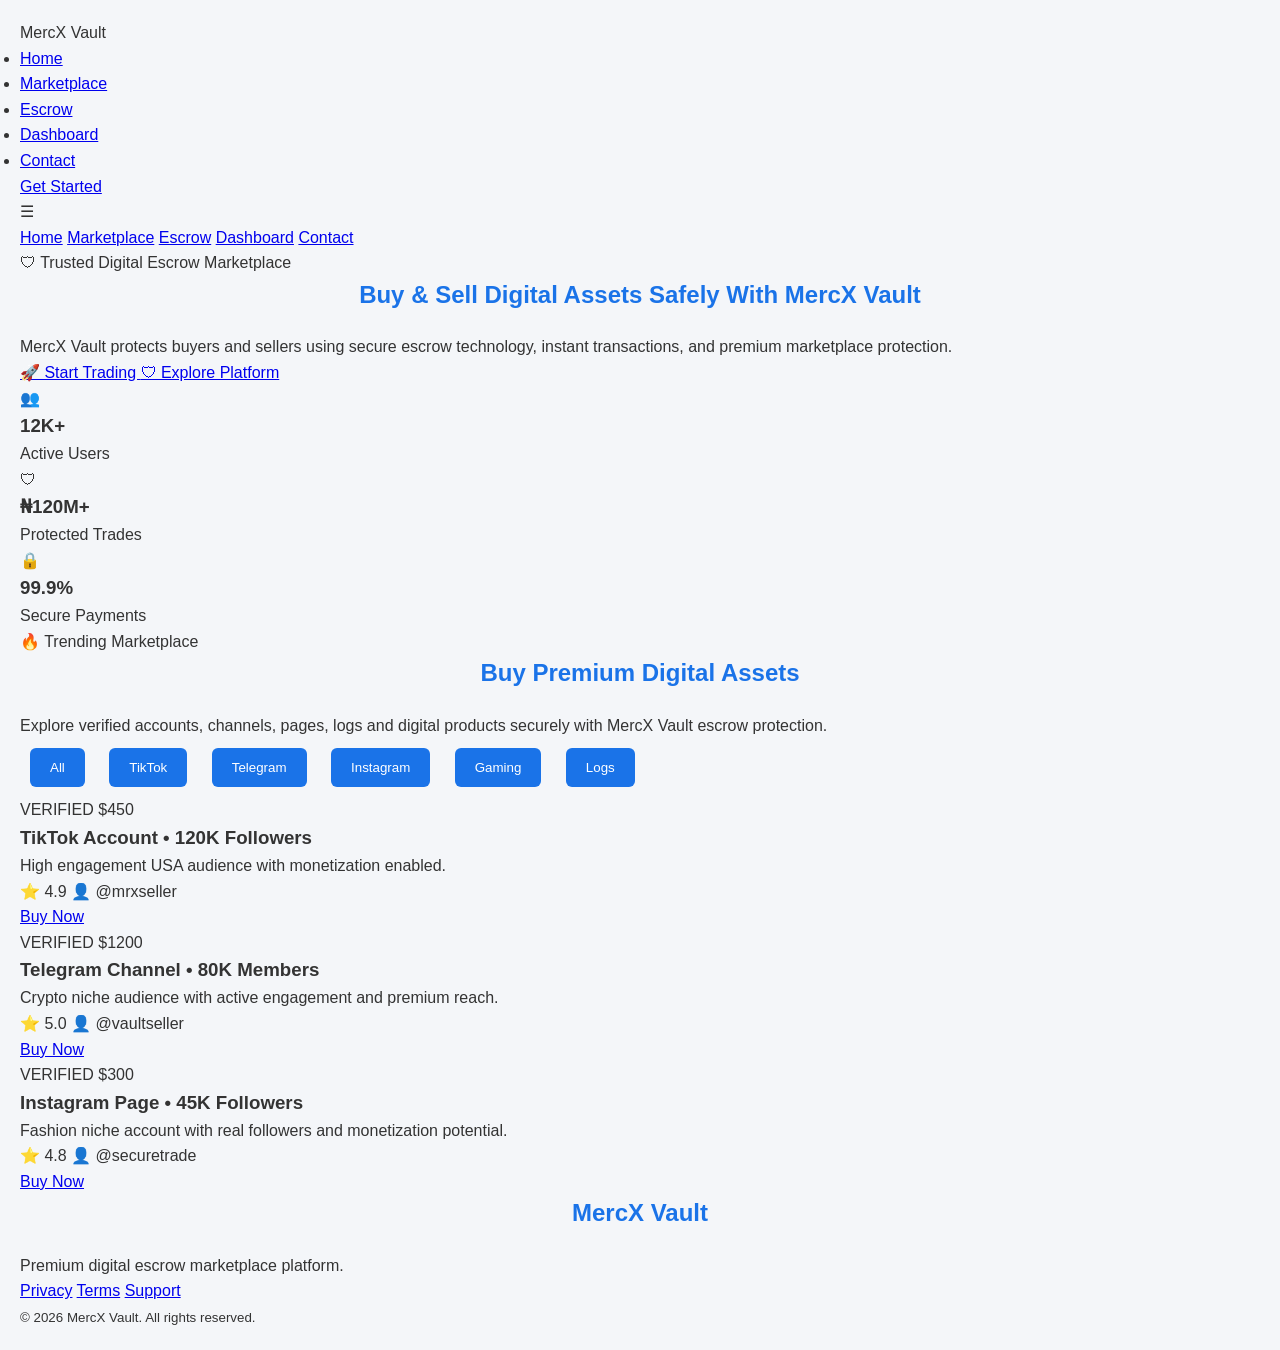
==== commit 76541fce: "Update index.html" ====
--- a/index.html
+++ b/index.html
@@ -1,455 +1,145 @@
 <!DOCTYPE html>
 <html lang="en">
+
 <head>
+
   <meta charset="UTF-8" />
-  <meta name="viewport" content="width=device-width, initial-scale=1.0"/>
+
+  <meta name="viewport" content="width=device-width, initial-scale=1.0" />
+
   <title>MercX Vault</title>
 
   <link rel="preconnect" href="https://fonts.googleapis.com">
+
   <link rel="preconnect" href="https://fonts.gstatic.com" crossorigin>
 
-  <link href="https://fonts.googleapis.com/css2?family=Space+Grotesk:wght@300;400;500;600;700;800&display=swap" rel="stylesheet">
-
-  <style>
-
-    *{
-      margin:0;
-      padding:0;
-      box-sizing:border-box;
-    }
-
-    :root{
-      --bg:#050816;
-      --card:#0d1326;
-      --border:rgba(255,255,255,0.08);
-      --text:#ffffff;
-      --muted:#9ca3af;
-      --primary:#8b5cf6;
-      --primary2:#a855f7;
-    }
-
-    html{
-      scroll-behavior:smooth;
-    }
-
-    body{
-      font-family:'Space Grotesk',sans-serif;
-      background:var(--bg);
-      color:var(--text);
-      overflow-x:hidden;
-    }
-
-    .container{
-      width:92%;
-      max-width:1300px;
-      margin:auto;
-    }
-
-    /* BACKGROUND */
-
-    .bg-blur{
-      position:absolute;
-      width:500px;
-      height:500px;
-      border-radius:50%;
-      filter:blur(120px);
-      z-index:-1;
-      opacity:.35;
-    }
-
-    .blur1{
-      background:#7c3aed;
-      top:-120px;
-      left:-120px;
-    }
-
-    .blur2{
-      background:#9333ea;
-      right:-120px;
-      top:300px;
-    }
-
-    /* NAVBAR */
-
-    nav{
-      position:fixed;
-      top:0;
-      left:0;
-      width:100%;
-      z-index:999;
-      background:rgba(5,8,22,.75);
-      backdrop-filter:blur(18px);
-      border-bottom:1px solid var(--border);
-    }
-
-    .nav-wrapper{
-      display:flex;
-      align-items:center;
-      justify-content:space-between;
-      padding:18px 0;
-    }
-
-    .logo{
-      font-size:2rem;
-      font-weight:800;
-    }
-
-    .logo span{
-      color:var(--primary);
-    }
-
-    .nav-links{
-      display:flex;
-      align-items:center;
-      gap:30px;
-      list-style:none;
-    }
-
-    .nav-links a{
-      text-decoration:none;
-      color:white;
-      font-weight:500;
-      transition:.3s;
-    }
-
-    .nav-links a:hover{
-      color:var(--primary);
-    }
-
-    .menu-btn{
-      display:none;
-      font-size:2rem;
-      cursor:pointer;
-    }
-
-    .nav-btn{
-      padding:16px 28px;
-      border-radius:18px;
-      background:linear-gradient(135deg,var(--primary),var(--primary2));
-      color:white;
-      text-decoration:none;
-      font-weight:700;
-      box-shadow:0 10px 40px rgba(139,92,246,.35);
-    }
-
-    /* HERO */
-
-    .hero{
-      min-height:100vh;
-      display:flex;
-      align-items:center;
-      position:relative;
-      overflow:hidden;
-      padding-top:130px;
-      padding-bottom:80px;
-    }
-
-    .hero-content{
-      width:100%;
-      text-align:center;
-      max-width:950px;
-      margin:auto;
-    }
-
-    .hero-badge{
-      display:inline-flex;
-      align-items:center;
-      gap:10px;
-      padding:14px 26px;
-      border-radius:999px;
-      border:1px solid rgba(139,92,246,.25);
-      background:rgba(139,92,246,.08);
-      color:#c084fc;
-      margin-bottom:35px;
-      font-size:.95rem;
-    }
-
-    .hero h1{
-      font-size:6rem;
-      line-height:1.05;
-      font-weight:800;
-      margin-bottom:30px;
-    }
-
-    .hero h1 span{
-      background:linear-gradient(to right,#c084fc,#8b5cf6);
-      -webkit-background-clip:text;
-      -webkit-text-fill-color:transparent;
-    }
-
-    .hero p{
-      max-width:760px;
-      margin:auto;
-      color:var(--muted);
-      font-size:1.2rem;
-      line-height:1.9;
-    }
-
-    .hero-buttons{
-      display:flex;
-      justify-content:center;
-      gap:20px;
-      margin-top:45px;
-      flex-wrap:wrap;
-    }
-
-    .primary-btn,
-    .secondary-btn{
-      min-width:260px;
-      padding:22px 34px;
-      border-radius:24px;
-      text-decoration:none;
-      font-weight:700;
-      display:flex;
-      align-items:center;
-      justify-content:center;
-      transition:.35s;
-      font-size:1.05rem;
-    }
-
-    .primary-btn{
-      background:linear-gradient(135deg,var(--primary),var(--primary2));
-      color:white;
-      box-shadow:0 15px 50px rgba(139,92,246,.35);
-    }
-
-    .primary-btn:hover{
-      transform:translateY(-5px);
-    }
-
-    .secondary-btn{
-      border:1px solid rgba(139,92,246,.35);
-      color:white;
-      background:rgba(255,255,255,.02);
-    }
-
-    .secondary-btn:hover{
-      background:rgba(139,92,246,.08);
-    }
-
-    /* STATS */
-
-    .stats{
-      margin-top:80px;
-      display:grid;
-      grid-template-columns:repeat(3,1fr);
-      gap:25px;
-    }
-
-    .stat-card{
-      background:rgba(255,255,255,.03);
-      border:1px solid rgba(255,255,255,.08);
-      border-radius:32px;
-      padding:45px 30px;
-      text-align:center;
-      transition:.4s;
-      backdrop-filter:blur(20px);
-    }
-
-    .stat-card:hover{
-      transform:translateY(-8px);
-      border-color:rgba(139,92,246,.4);
-      box-shadow:0 20px 60px rgba(139,92,246,.15);
-    }
-
-    .stat-icon{
-      font-size:2.8rem;
-      margin-bottom:20px;
-    }
-
-    .stat-card h2{
-      font-size:3rem;
-      margin-bottom:10px;
-    }
-
-    .stat-card p{
-      color:var(--muted);
-      font-size:1rem;
-    }
-
-    /* MOBILE */
-
-    @media(max-width:1100px){
-
-      .hero h1{
-        font-size:4.8rem;
-      }
-
-    }
-
-    @media(max-width:768px){
-
-      .nav-links{
-        position:absolute;
-        top:90px;
-        left:0;
-        width:100%;
-        background:#0b1020;
-        flex-direction:column;
-        padding:30px 0;
-        display:none;
-        border-bottom:1px solid rgba(255,255,255,.06);
-      }
-
-      .nav-links.active{
-        display:flex;
-      }
-
-      .menu-btn{
-        display:block;
-      }
-
-      .nav-btn{
-        display:none;
-      }
-
-      .hero{
-        padding-top:120px;
-      }
-
-      .hero-content{
-        text-align:center;
-      }
-
-      .hero h1{
-        font-size:3.5rem;
-      }
-
-      .hero p{
-        font-size:1rem;
-      }
-
-      .hero-buttons{
-        flex-direction:column;
-        align-items:center;
-      }
-
-      .primary-btn,
-      .secondary-btn{
-        width:100%;
-      }
-
-      .stats{
-        grid-template-columns:1fr;
-      }
-
-      .stat-card{
-        padding:35px 25px;
-      }
-
-    }
-
-    @media(max-width:500px){
-
-      .logo{
-        font-size:1.7rem;
-      }
-
-      .hero h1{
-        font-size:2.8rem;
-      }
-
-      .hero-badge{
-        font-size:.82rem;
-        padding:12px 18px;
-      }
-
-      .stat-card h2{
-        font-size:2.3rem;
-      }
-
-    }
-
-  </style>
+  <link href="https://fonts.googleapis.com/css2?family=Poppins:wght@300;400;500;600;700;800&display=swap" rel="stylesheet">
+
+  <link rel="stylesheet" href="style.css" />
+
 </head>
+
 <body>
 
-  <div class="bg-blur blur1"></div>
-  <div class="bg-blur blur2"></div>
+  <!-- LOADER -->
+
+  <div class="loader-wrapper" id="loader">
+
+    <div class="loader"></div>
+
+  </div>
+
+  <!-- BACKGROUND -->
+
+  <div class="bg-blur blur-1"></div>
+
+  <div class="bg-blur blur-2"></div>
 
   <!-- NAVBAR -->
 
   <nav>
 
-    <div class="container nav-wrapper">
+    <div class="container nav-container">
 
       <div class="logo">
         MercX <span>Vault</span>
       </div>
 
-      <ul class="nav-links" id="navLinks">
-
-        <li>
-          <a href="#">Home</a>
-        </li>
-
-        <li>
-          <a href="#">Marketplace</a>
-        </li>
-
-        <li>
-          <a href="#">Escrow</a>
-        </li>
-
-        <li>
-          <a href="#">Pricing</a>
-        </li>
-
-        <li>
-          <a href="#">Contact</a>
-        </li>
+      <ul class="nav-links">
+
+        <li><a href="#">Home</a></li>
+
+        <li><a href="#">Marketplace</a></li>
+
+        <li><a href="#">Escrow</a></li>
+
+        <li><a href="#">Dashboard</a></li>
+
+        <li><a href="#">Contact</a></li>
 
       </ul>
 
-      <a href="#" class="nav-btn">
-        Get Started
-      </a>
+      <div class="nav-actions">
+
+        <a href="#" class="nav-btn">
+          Get Started
+        </a>
+
+      </div>
 
       <div class="menu-btn" id="menuBtn">
+
         ☰
+
       </div>
 
     </div>
 
   </nav>
 
+  <!-- MOBILE MENU -->
+
+  <div class="mobile-menu" id="mobileMenu">
+
+    <a href="#">Home</a>
+
+    <a href="#">Marketplace</a>
+
+    <a href="#">Escrow</a>
+
+    <a href="#">Dashboard</a>
+
+    <a href="#">Contact</a>
+
+  </div>
+
   <!-- HERO -->
 
   <section class="hero">
 
-    <div class="container">
+    <div class="container hero-container">
 
       <div class="hero-content">
 
         <div class="hero-badge">
+
           🛡 Trusted Digital Escrow Marketplace
+
         </div>
 
         <h1>
+
           Buy & Sell Digital Assets Safely With
+
           <span>MercX Vault</span>
+
         </h1>
 
         <p>
-          MercX Vault protects buyers and sellers using secure escrow technology,
-          instant transactions, premium marketplace protection and verified trading systems.
+
+          MercX Vault protects buyers and sellers using secure escrow technology, instant transactions, and premium marketplace protection.
+
         </p>
 
         <div class="hero-buttons">
 
           <a href="#" class="primary-btn">
+
             🚀 Start Trading
+
           </a>
 
           <a href="#" class="secondary-btn">
+
             🛡 Explore Platform
+
           </a>
 
         </div>
 
         <!-- STATS -->
 
-        <div class="stats">
+        <div class="stats-grid">
 
           <div class="stat-card">
 
@@ -457,11 +147,9 @@
               👥
             </div>
 
-            <h2>12K+</h2>
-
-            <p>
-              Active Users
-            </p>
+            <h3>12K+</h3>
+
+            <p>Active Users</p>
 
           </div>
 
@@ -471,11 +159,9 @@
               🛡
             </div>
 
-            <h2>₦120M+</h2>
-
-            <p>
-              Protected Trades
-            </p>
+            <h3>₦120M+</h3>
+
+            <p>Protected Trades</p>
 
           </div>
 
@@ -485,11 +171,9 @@
               🔒
             </div>
 
-            <h2>99.9%</h2>
-
-            <p>
-              Secure Payments
-            </p>
+            <h3>99.9%</h3>
+
+            <p>Secure Payments</p>
 
           </div>
 
@@ -501,18 +185,228 @@
 
   </section>
 
-  <script>
-
-    const menuBtn = document.getElementById('menuBtn');
-    const navLinks = document.getElementById('navLinks');
-
-    menuBtn.addEventListener('click', () => {
-
-      navLinks.classList.toggle('active');
-
-    });
-
-  </script>
+  <!-- MARKETPLACE -->
+
+  <section class="marketplace">
+
+    <div class="container">
+
+      <div class="section-header">
+
+        <span class="section-badge">
+          🔥 Trending Marketplace
+        </span>
+
+        <h2>
+          Buy Premium Digital Assets
+        </h2>
+
+        <p>
+          Explore verified accounts, channels, pages, logs and digital products securely with MercX Vault escrow protection.
+        </p>
+
+      </div>
+
+      <!-- FILTERS -->
+
+      <div class="market-filters">
+
+        <button class="filter active">
+          All
+        </button>
+
+        <button class="filter">
+          TikTok
+        </button>
+
+        <button class="filter">
+          Telegram
+        </button>
+
+        <button class="filter">
+          Instagram
+        </button>
+
+        <button class="filter">
+          Gaming
+        </button>
+
+        <button class="filter">
+          Logs
+        </button>
+
+      </div>
+
+      <!-- GRID -->
+
+      <div class="market-grid">
+
+        <!-- CARD -->
+
+        <div class="market-card">
+
+          <div class="market-top">
+
+            <span class="verified">
+              VERIFIED
+            </span>
+
+            <span class="price">
+              $450
+            </span>
+
+          </div>
+
+          <h3>
+            TikTok Account • 120K Followers
+          </h3>
+
+          <p>
+            High engagement USA audience with monetization enabled.
+          </p>
+
+          <div class="market-meta">
+
+            <span>
+              ⭐ 4.9
+            </span>
+
+            <span>
+              👤 @mrxseller
+            </span>
+
+          </div>
+
+          <a href="#" class="buy-btn">
+            Buy Now
+          </a>
+
+        </div>
+
+        <!-- CARD -->
+
+        <div class="market-card">
+
+          <div class="market-top">
+
+            <span class="verified">
+              VERIFIED
+            </span>
+
+            <span class="price">
+              $1200
+            </span>
+
+          </div>
+
+          <h3>
+            Telegram Channel • 80K Members
+          </h3>
+
+          <p>
+            Crypto niche audience with active engagement and premium reach.
+          </p>
+
+          <div class="market-meta">
+
+            <span>
+              ⭐ 5.0
+            </span>
+
+            <span>
+              👤 @vaultseller
+            </span>
+
+          </div>
+
+          <a href="#" class="buy-btn">
+            Buy Now
+          </a>
+
+        </div>
+
+        <!-- CARD -->
+
+        <div class="market-card">
+
+          <div class="market-top">
+
+            <span class="verified">
+              VERIFIED
+            </span>
+
+            <span class="price">
+              $300
+            </span>
+
+          </div>
+
+          <h3>
+            Instagram Page • 45K Followers
+          </h3>
+
+          <p>
+            Fashion niche account with real followers and monetization potential.
+          </p>
+
+          <div class="market-meta">
+
+            <span>
+              ⭐ 4.8
+            </span>
+
+            <span>
+              👤 @securetrade
+            </span>
+
+          </div>
+
+          <a href="#" class="buy-btn">
+            Buy Now
+          </a>
+
+        </div>
+
+      </div>
+
+    </div>
+
+  </section>
+
+  <!-- FOOTER -->
+
+  <footer>
+
+    <div class="container footer-container">
+
+      <h2>
+        MercX Vault
+      </h2>
+
+      <p>
+        Premium digital escrow marketplace platform.
+      </p>
+
+      <div class="footer-links">
+
+        <a href="#">Privacy</a>
+
+        <a href="#">Terms</a>
+
+        <a href="#">Support</a>
+
+      </div>
+
+      <small>
+        © 2026 MercX Vault. All rights reserved.
+      </small>
+
+    </div>
+
+  </footer>
+
+  <script src="app.js"></script>
 
 </body>
+
 </html>
--- a/style.css
+++ b/style.css
@@ -0,0 +1,79 @@
+/* Global Reset */
+* {
+  margin: 0;
+  padding: 0;
+  box-sizing: border-box;
+  font-family: 'Segoe UI', Tahoma, Geneva, Verdana, sans-serif;
+}
+
+/* Body */
+body {
+  background: #f4f6f9;
+  color: #333;
+  line-height: 1.6;
+  padding: 20px;
+}
+
+/* Header */
+h1, h2 {
+  text-align: center;
+  color: #1a73e8;
+  margin-bottom: 20px;
+}
+
+/* Form Styling */
+form {
+  max-width: 400px;
+  margin: 0 auto;
+  background: #fff;
+  padding: 20px;
+  border-radius: 8px;
+  box-shadow: 0 4px 6px rgba(0,0,0,0.1);
+}
+
+form input, form button {
+  width: 100%;
+  padding: 12px;
+  margin: 10px 0;
+  border-radius: 6px;
+  border: 1px solid #ccc;
+}
+
+form input:focus {
+  border-color: #1a73e8;
+  outline: none;
+}
+
+form button {
+  background: #1a73e8;
+  color: #fff;
+  border: none;
+  cursor: pointer;
+  font-weight: bold;
+}
+
+form button:hover {
+  background: #1558b0;
+}
+
+/* Dashboard Buttons */
+button {
+  padding: 12px 20px;
+  margin: 10px;
+  border: none;
+  border-radius: 6px;
+  background: #1a73e8;
+  color: #fff;
+  cursor: pointer;
+}
+
+button:hover {
+  background: #1558b0;
+}
+
+/* Map Container */
+#map {
+  margin: 20px auto;
+  border: 2px solid #1a73e8;
+  border-radius: 8px;
+}
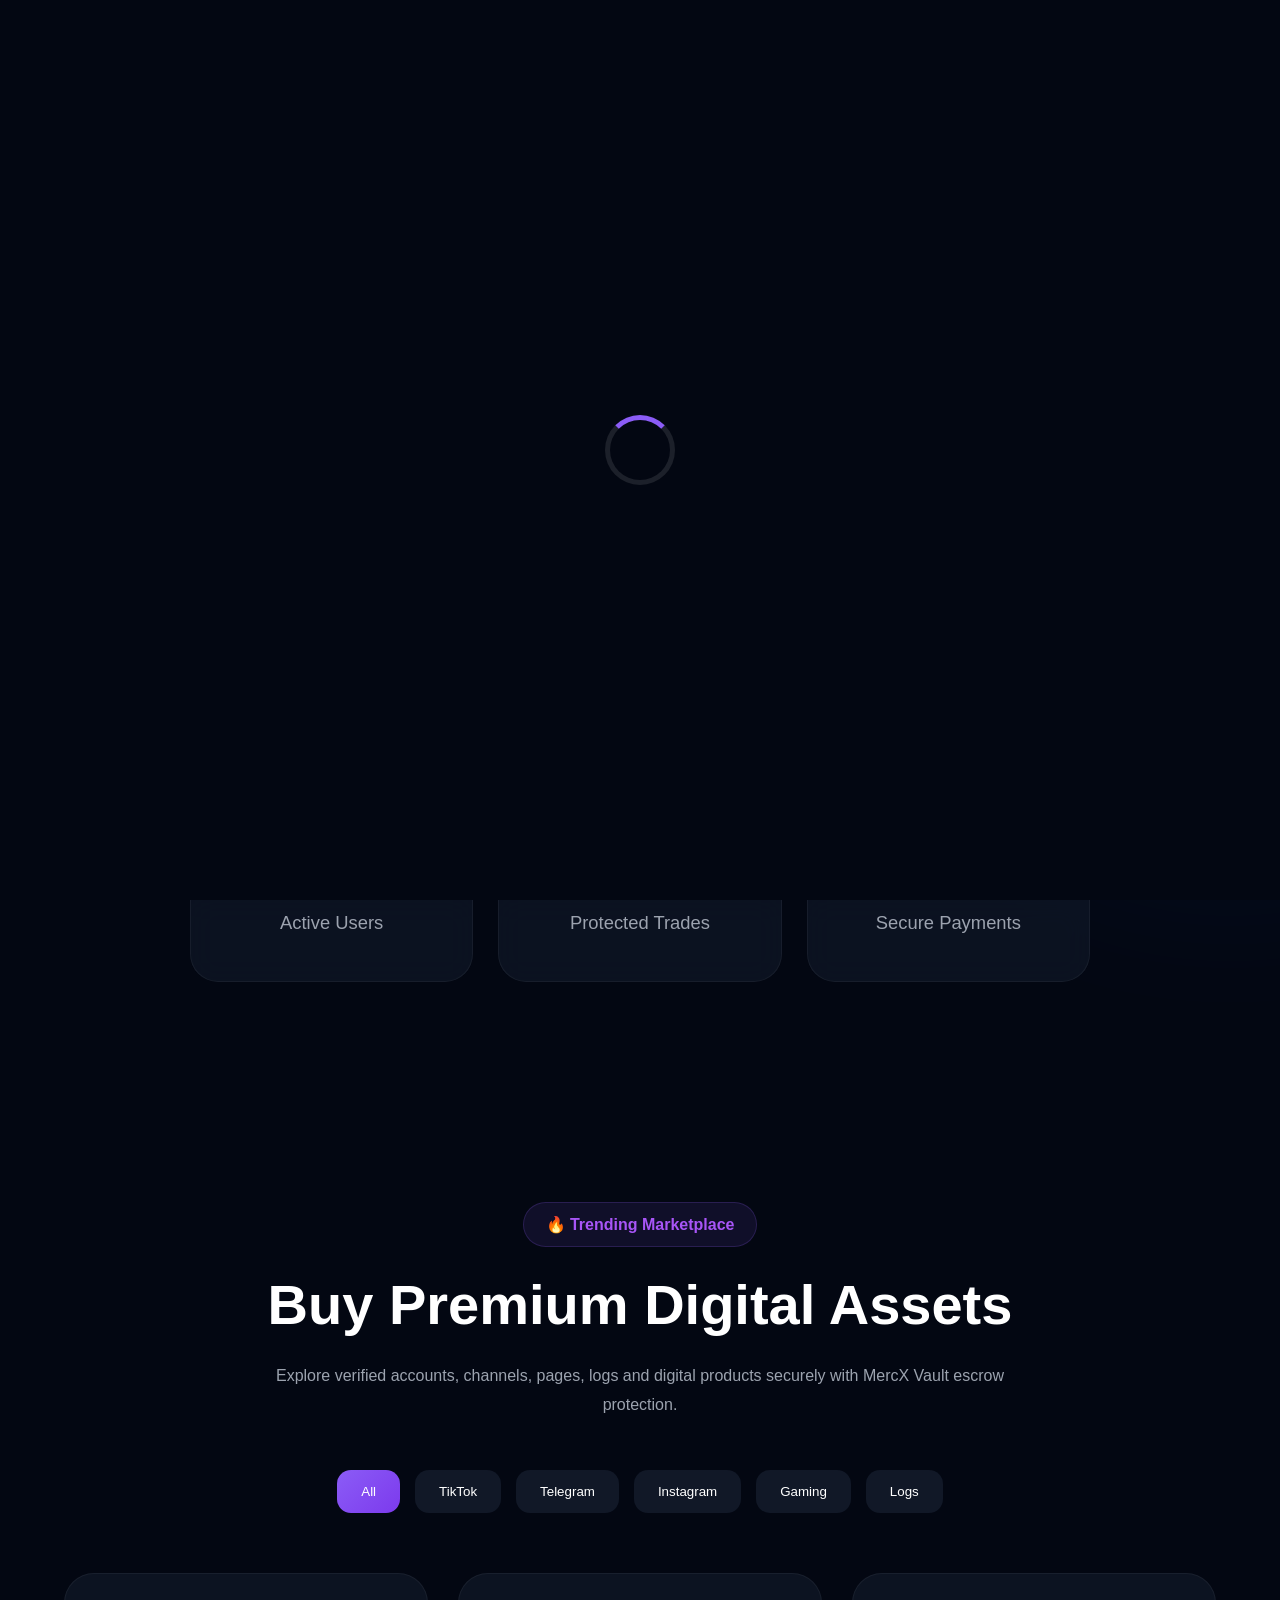
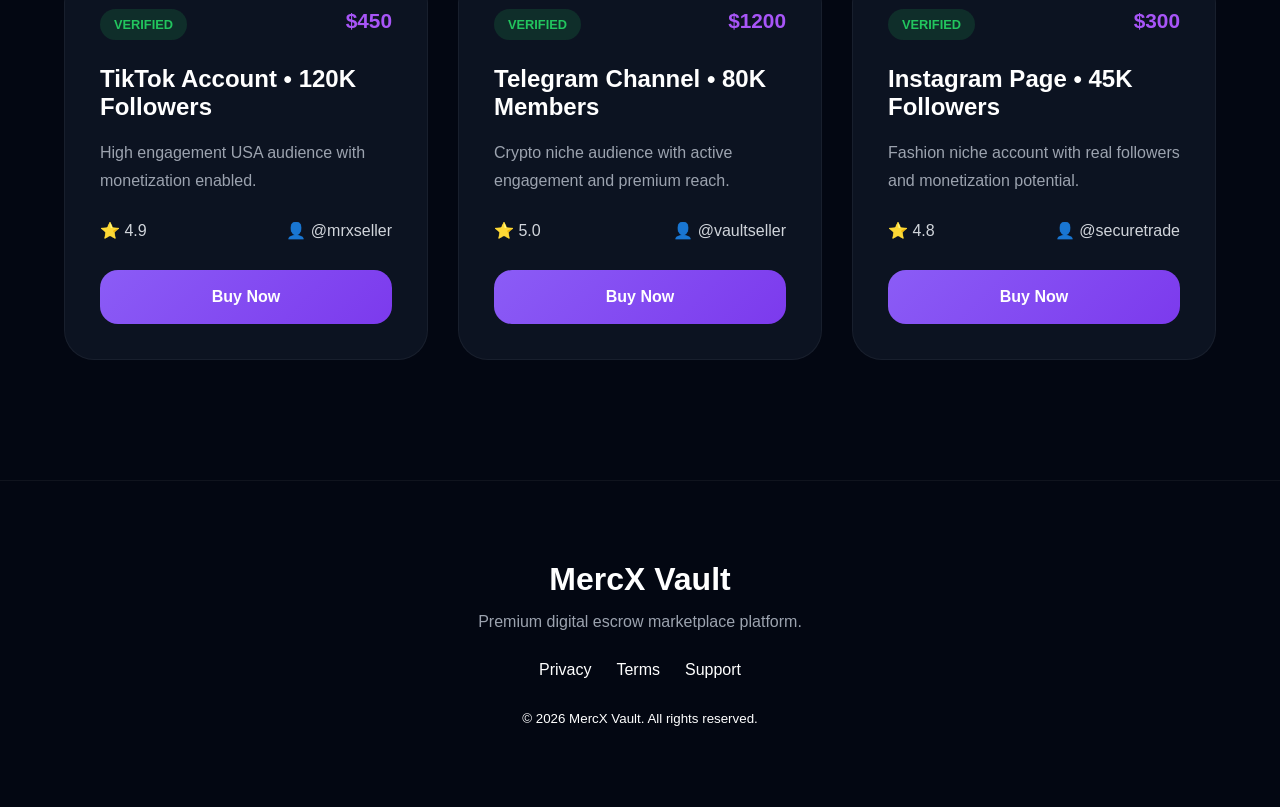
==== commit f3e3ea4c: "Update index.html" ====
--- a/index.html
+++ b/index.html
@@ -15,7 +15,7 @@
 
   <link href="https://fonts.googleapis.com/css2?family=Poppins:wght@300;400;500;600;700;800&display=swap" rel="stylesheet">
 
-  <link rel="stylesheet" href="style.css" />
+ <link rel="stylesheet" href="./css/style.css">
 
 </head>
 
--- a/css/style.css
+++ b/css/style.css
@@ -0,0 +1,495 @@
+*{
+  margin:0;
+  padding:0;
+  box-sizing:border-box;
+}
+
+html{
+  scroll-behavior:smooth;
+}
+
+body{
+  font-family:'Poppins',sans-serif;
+  background:#030712;
+  color:white;
+  overflow-x:hidden;
+}
+
+/* CONTAINER */
+
+.container{
+  width:90%;
+  max-width:1300px;
+  margin:auto;
+}
+
+/* BACKGROUND */
+
+.bg-blur{
+  position:absolute;
+  border-radius:50%;
+  filter:blur(120px);
+  z-index:-1;
+}
+
+.blur-1{
+  width:400px;
+  height:400px;
+  background:#7c3aed;
+  top:-100px;
+  left:-100px;
+  opacity:0.25;
+}
+
+.blur-2{
+  width:500px;
+  height:500px;
+  background:#2563eb;
+  right:-200px;
+  top:300px;
+  opacity:0.18;
+}
+
+/* LOADER */
+
+.loader-wrapper{
+  position:fixed;
+  inset:0;
+  background:#030712;
+  display:flex;
+  justify-content:center;
+  align-items:center;
+  z-index:99999;
+  transition:0.5s;
+}
+
+.loader{
+  width:70px;
+  height:70px;
+  border-radius:50%;
+  border:5px solid rgba(255,255,255,0.1);
+  border-top:5px solid #8b5cf6;
+  animation:spin 1s linear infinite;
+}
+
+.loader-hidden{
+  opacity:0;
+  visibility:hidden;
+}
+
+@keyframes spin{
+  100%{
+    transform:rotate(360deg);
+  }
+}
+
+/* NAVBAR */
+
+nav{
+  position:fixed;
+  width:100%;
+  top:0;
+  z-index:999;
+  background:rgba(3,7,18,0.7);
+  backdrop-filter:blur(18px);
+  border-bottom:1px solid rgba(255,255,255,0.05);
+}
+
+.nav-container{
+  display:flex;
+  justify-content:space-between;
+  align-items:center;
+  height:90px;
+}
+
+.logo{
+  font-size:2rem;
+  font-weight:800;
+}
+
+.logo span{
+  color:#8b5cf6;
+}
+
+.nav-links{
+  display:flex;
+  gap:35px;
+  list-style:none;
+}
+
+.nav-links a{
+  color:white;
+  text-decoration:none;
+  font-weight:500;
+}
+
+.nav-btn{
+  padding:16px 32px;
+  border-radius:18px;
+  background:linear-gradient(135deg,#8b5cf6,#7c3aed);
+  color:white;
+  text-decoration:none;
+  font-weight:700;
+  display:inline-flex;
+  align-items:center;
+  justify-content:center;
+}
+
+.menu-btn{
+  display:none;
+  font-size:2rem;
+  cursor:pointer;
+}
+
+/* MOBILE MENU */
+
+.mobile-menu{
+  position:fixed;
+  top:90px;
+  left:-100%;
+  width:100%;
+  background:#0f172a;
+  padding:30px;
+  display:flex;
+  flex-direction:column;
+  gap:20px;
+  transition:0.4s;
+  z-index:999;
+}
+
+.mobile-menu.active{
+  left:0;
+}
+
+.mobile-menu a{
+  color:white;
+  text-decoration:none;
+  font-size:1.1rem;
+}
+
+/* HERO */
+
+.hero{
+  min-height:100vh;
+  display:flex;
+  align-items:center;
+  text-align:center;
+  padding:140px 0 100px;
+}
+
+.hero-container{
+  display:flex;
+  justify-content:center;
+}
+
+.hero-content{
+  max-width:900px;
+}
+
+.hero-badge{
+  display:inline-flex;
+  align-items:center;
+  gap:10px;
+  padding:14px 24px;
+  border-radius:999px;
+  border:1px solid rgba(139,92,246,0.2);
+  background:rgba(139,92,246,0.08);
+  color:#a855f7;
+  margin-bottom:30px;
+  font-weight:600;
+}
+
+.hero h1{
+  font-size:5rem;
+  line-height:1.1;
+  margin-bottom:30px;
+}
+
+.hero h1 span{
+  color:#8b5cf6;
+}
+
+.hero p{
+  max-width:760px;
+  margin:auto;
+  color:#9ca3af;
+  line-height:1.9;
+  font-size:1.15rem;
+}
+
+.hero-buttons{
+  display:flex;
+  justify-content:center;
+  gap:25px;
+  flex-wrap:wrap;
+  margin-top:45px;
+}
+
+.primary-btn,
+.secondary-btn{
+  padding:20px 40px;
+  border-radius:22px;
+  text-decoration:none;
+  font-weight:700;
+  transition:0.4s;
+}
+
+.primary-btn{
+  background:linear-gradient(135deg,#8b5cf6,#7c3aed);
+  color:white;
+}
+
+.primary-btn:hover{
+  transform:translateY(-5px);
+}
+
+.secondary-btn{
+  border:1px solid rgba(139,92,246,0.3);
+  color:white;
+}
+
+/* STATS */
+
+.stats-grid{
+  display:grid;
+  grid-template-columns:repeat(3,1fr);
+  gap:25px;
+  margin-top:70px;
+}
+
+.stat-card{
+  background:rgba(17,24,39,0.7);
+  border:1px solid rgba(255,255,255,0.05);
+  border-radius:28px;
+  padding:40px 30px;
+  backdrop-filter:blur(14px);
+}
+
+.stat-icon{
+  font-size:2rem;
+  margin-bottom:20px;
+}
+
+.stat-card h3{
+  font-size:2.2rem;
+  margin-bottom:10px;
+}
+
+.stat-card p{
+  color:#9ca3af;
+}
+
+/* MARKETPLACE */
+
+.marketplace{
+  padding:120px 0;
+}
+
+.section-header{
+  text-align:center;
+  max-width:800px;
+  margin:auto;
+}
+
+.section-badge{
+  display:inline-block;
+  padding:12px 22px;
+  border-radius:999px;
+  background:rgba(139,92,246,0.1);
+  border:1px solid rgba(139,92,246,0.2);
+  color:#a855f7;
+  font-weight:600;
+  margin-bottom:25px;
+}
+
+.section-header h2{
+  font-size:3.5rem;
+  margin-bottom:25px;
+}
+
+.section-header p{
+  color:#9ca3af;
+  line-height:1.8;
+}
+
+.market-filters{
+  display:flex;
+  justify-content:center;
+  flex-wrap:wrap;
+  gap:15px;
+  margin-top:50px;
+}
+
+.filter{
+  padding:14px 24px;
+  border:none;
+  border-radius:14px;
+  background:#111827;
+  color:white;
+  cursor:pointer;
+}
+
+.filter.active{
+  background:linear-gradient(135deg,#8b5cf6,#7c3aed);
+}
+
+.market-grid{
+  margin-top:60px;
+  display:grid;
+  grid-template-columns:repeat(auto-fit,minmax(320px,1fr));
+  gap:30px;
+}
+
+.market-card{
+  background:rgba(17,24,39,0.75);
+  border-radius:30px;
+  padding:35px;
+  border:1px solid rgba(255,255,255,0.05);
+  transition:0.4s;
+}
+
+.market-card:hover{
+  transform:translateY(-10px);
+  border-color:rgba(139,92,246,0.3);
+}
+
+.market-top{
+  display:flex;
+  justify-content:space-between;
+  margin-bottom:25px;
+}
+
+.verified{
+  background:rgba(34,197,94,0.15);
+  color:#22c55e;
+  padding:8px 14px;
+  border-radius:999px;
+  font-size:0.8rem;
+  font-weight:700;
+}
+
+.price{
+  color:#a855f7;
+  font-weight:700;
+  font-size:1.3rem;
+}
+
+.market-card h3{
+  font-size:1.5rem;
+  margin-bottom:18px;
+}
+
+.market-card p{
+  color:#9ca3af;
+  line-height:1.8;
+}
+
+.market-meta{
+  display:flex;
+  justify-content:space-between;
+  margin-top:25px;
+  color:#d1d5db;
+}
+
+.buy-btn{
+  width:100%;
+  margin-top:30px;
+  display:flex;
+  justify-content:center;
+  align-items:center;
+  padding:18px;
+  border-radius:18px;
+  text-decoration:none;
+  color:white;
+  font-weight:700;
+  background:linear-gradient(135deg,#8b5cf6,#7c3aed);
+}
+
+/* FOOTER */
+
+footer{
+  padding:80px 0;
+  border-top:1px solid rgba(255,255,255,0.05);
+}
+
+.footer-container{
+  text-align:center;
+}
+
+.footer-container h2{
+  font-size:2rem;
+  margin-bottom:15px;
+}
+
+.footer-container p{
+  color:#9ca3af;
+}
+
+.footer-links{
+  display:flex;
+  justify-content:center;
+  gap:25px;
+  margin:30px 0;
+  flex-wrap:wrap;
+}
+
+.footer-links a{
+  color:white;
+  text-decoration:none;
+}
+
+/* RESPONSIVE */
+
+@media(max-width:1000px){
+
+  .nav-links,
+  .nav-actions{
+    display:none;
+  }
+
+  .menu-btn{
+    display:block;
+  }
+
+  .hero h1{
+    font-size:4rem;
+  }
+
+}
+
+@media(max-width:768px){
+
+  .hero{
+    text-align:center;
+  }
+
+  .hero h1{
+    font-size:2.9rem;
+  }
+
+  .hero p{
+    font-size:1rem;
+  }
+
+  .hero-buttons{
+    flex-direction:column;
+  }
+
+  .primary-btn,
+  .secondary-btn{
+    width:100%;
+  }
+
+  .stats-grid{
+    grid-template-columns:1fr;
+  }
+
+  .section-header h2{
+    font-size:2.5rem;
+  }
+
+  .market-grid{
+    grid-template-columns:1fr;
+  }
+
+}
